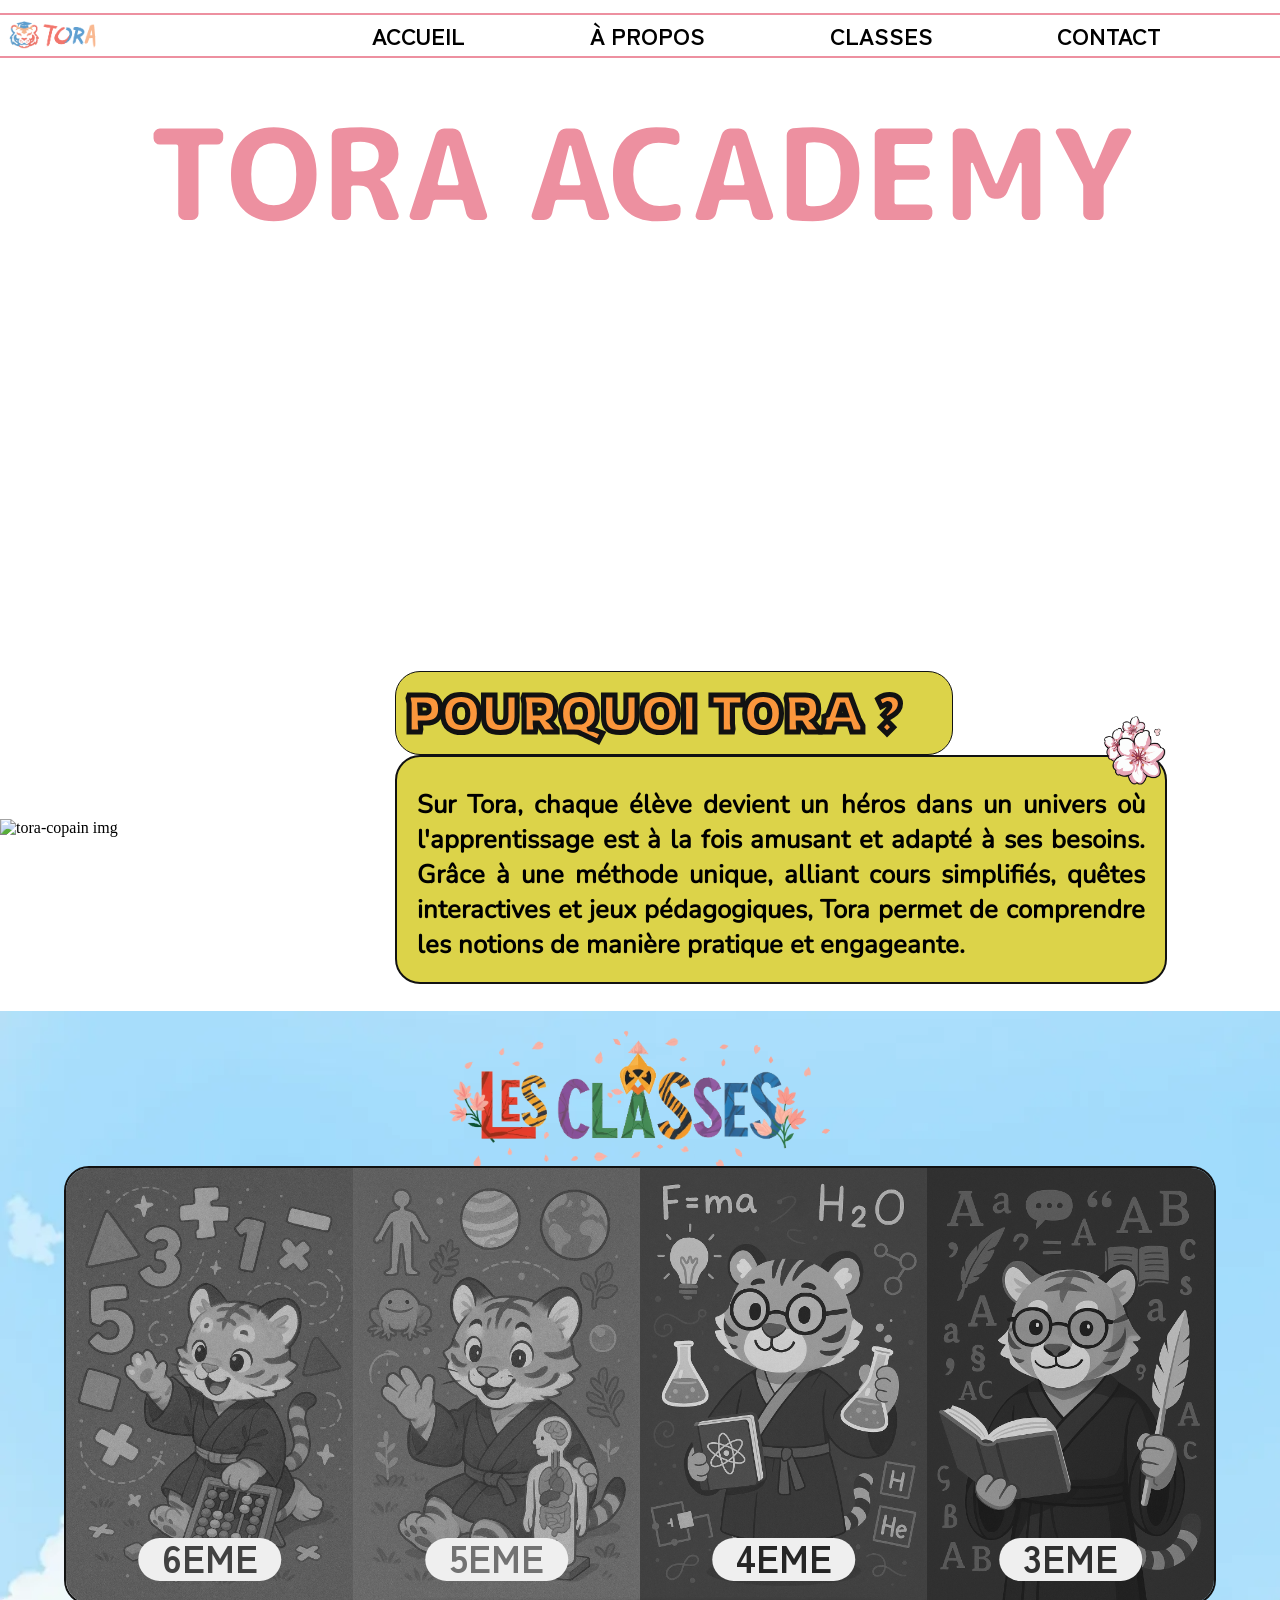
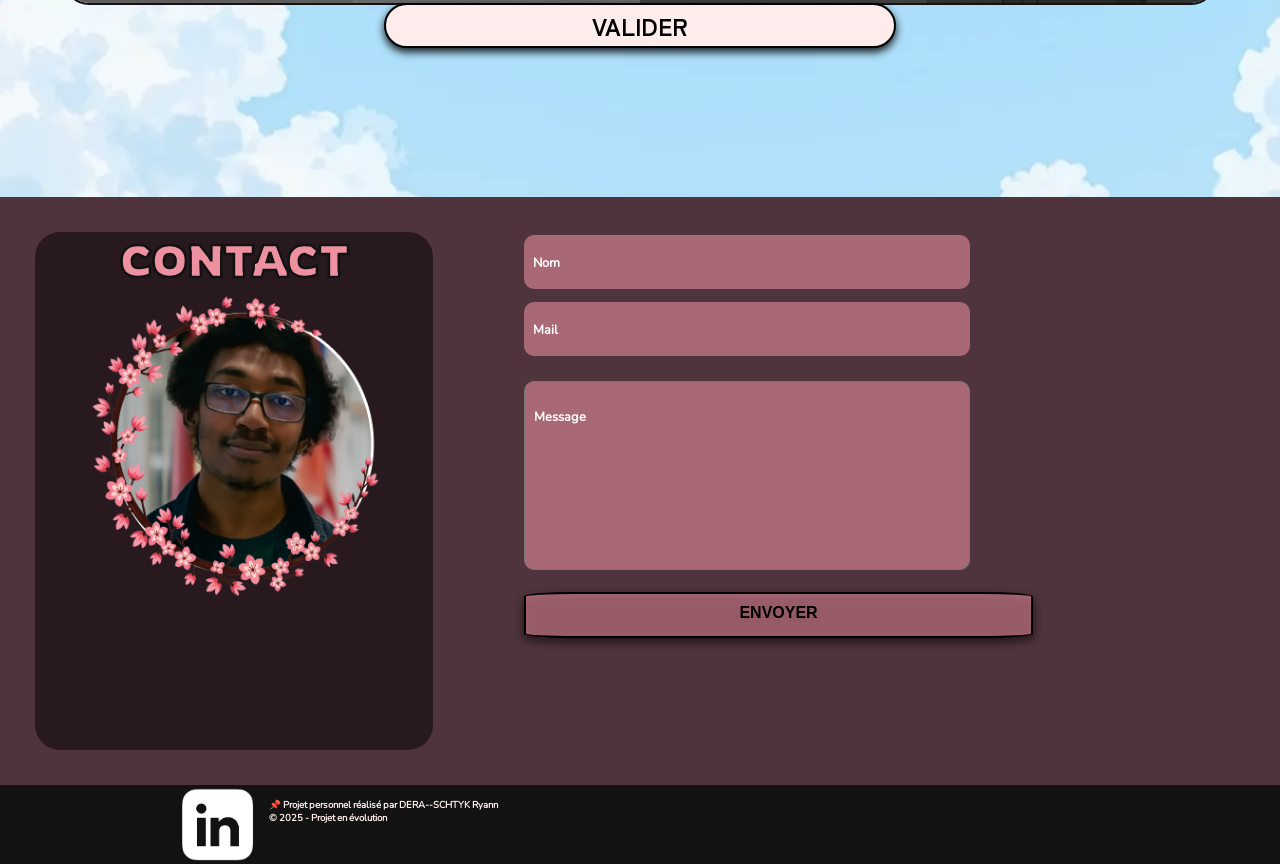
==== index.html @ cca90b84 "V1 de Tora Academy (été 2025)" ====
<!DOCTYPE html>
<html lang="en">
<head>
    <meta charset="UTF-8">
    <meta name="viewport" content="width=device-width, initial-scale=1.0">
    <link rel="icon" href="./assets/TORA.png">
    <link rel="stylesheet" href="style.css">
    <title>Tora Academy</title>
</head>
<body>

    <section id="Accueil">
        <video src="./assets/background-video.mp4" autoplay muted loop playsinline></video>
        <div id="tora-academy-container">
            <h1>TORA ACADEMY</h1>
        </div>
        <nav>
            <img src="./assets/LOGO-TORA.png" alt="TORA LOGO">
            <ul>
                <li><h2><a href="#Accueil">ACCUEIL</a></h2></li>
                <li><h2><a href="#a-propos">À PROPOS</a></h2></li>
                <li><h2><a href="#les-classes">CLASSES</a></h2></li>
                <li><h2><a href="#contact">CONTACT</a></h2></li>
            </ul>
        </nav>
        <div class="triangle-haut"></div> 
    </section>

    <section id="a-propos">
        <div class="a-propos-left">
            <img src="./assets/a propos.png" alt="tora-copain img">
        </div>
        <div class="a-propos-right">
            <h2>POURQUOI TORA ?</h2>
            <p>Sur Tora, chaque élève devient un héros dans un univers où l'apprentissage est à la fois amusant et adapté à ses besoins. 
            Grâce à une méthode unique, alliant cours simplifiés, quêtes interactives et jeux pédagogiques, Tora permet de comprendre 
            les notions de manière pratique et engageante.
            </p>
        </div>
    </section>

    <section id="les-classes">
        <div class="les-classes-container-haut">
            <img src="./assets/les classes F.png" alt="les-classes-logo">
        </div>
        <div class="les-classes-container-milieu">
            <div class="panel-des-classes">
                <div class="la-6-eme">
                    <img src="./assets/6eme maths.png" alt="6eme img">
                    <button>6EME</button>
                </div>
                <div class="la-5-eme">
                    <img src="./assets/5eme SVT.png" alt="5eme img">
                    <button>5EME</button>
                </div>
                <div class="la-4-eme">
                    <img src="./assets/4eme physique chimie.png" alt="4eme img">
                    <button>4EME</button>
                </div>
                <div class="la-3-eme">
                    <img src="./assets/3eme francais.png" alt="3eme img">
                    <button>3EME</button>
                </div>                
            </div>
        </div>
        <div class="les-classes-container-bas">
            <button id="valider-classe">VALIDER</button>
        </div>
    </section>

    <section id="contact">
        <div class="contact-left">
            <div class="ryann-encadre">
                <h2>CONTACT</h2>
                <img src="./assets/contact.png" alt="ryann-sakura img">
            </div>
        </div>
        <div class="contact-right">
            <form action="https://formspree.io/f/xnnzznjb" method="POST">
                <input type="text" name="nom" id="nom" placeholder="Nom" required>
                <input type="email" name="email" id="mail" placeholder="Mail" required>
                <textarea name="message" id="message" placeholder="Message" required></textarea>
                <button type="submit">ENVOYER</button>
            </form>
        </div>
    </section>

    <footer>
        <div class="footer-left">
            <a href="https://www.linkedin.com/in/ryann-dera-schtyk/">
                <img src="./assets/linkedin logo blanc.png" class="logo-linkedin" alt="linkedin logo">
            </a>
        </div>
        <div class="footer-right">
            <p>📌 Projet personnel réalisé par DERA--SCHTYK Ryann</p>
            <p>© 2025 - Projet en évolution</p>
        </div>
    </footer>

<script src="script.js"></script>
</body>
</html>
---- style.css ----
@font-face {
    font-family: 'Rowdies';
    src: url(./fonts/h2-Rowdies/Rowdies-Bold.ttf);
    font-weight: bold;
    font-style: normal;
}

@font-face {
    font-family: 'ZenKakuGothicAntique';
    src: url(./fonts/nav-ZenKakuGothicAntique/ZenKakuGothicAntique-Bold.ttf);
    font-weight: bold;
    font-style: normal;
}

@font-face {
    font-family: 'Nunito';
    src: url(./fonts/paragraph-Nunito/Nunito-Regular.ttf);
    font-weight: normal;
    font-style: normal;
}

@font-face {
    font-family: 'MPLUSRounded1c';
    src: url(./fonts/titre-MPLUSRounded1c/MPLUSRounded1c-ExtraBold.ttf);
    font-weight: 800;
    font-style: normal;
}

:root{
    --cream:#FCECEB;
    --sakura:#ED90A0;
    --sakura-transp:#ed90a091;
    --trunk:#4F333D;
    --sky:#258DC5;
    --grass:#DCD349;
    --red:#A6262B;
    --redtransp:#a6262ac5;
    --orange:#FB963C;
    --black:#121212;

    --green:#2F900B;
    --greentransp:#2e900b6d;
    --purple:#6802C2;
    --purpletransp:#6802c270;
    --blue:#1f2aa2;
    --bluetransp:#1922807a;
}

*{
    margin: 0;
    padding: 0;
    box-sizing: border-box;
}

a {
    text-decoration: none;   /* enlève le soulignement */
    color: inherit;          /* hérite de la couleur du parent (ex : le <h2>) */
}

body{
    /* parce qu'il y a un débordement à droite à cause de la vidéo je crois */
    overflow-x: hidden;
}

/* --------------------------------- SECTION ACCUEIL --------------------------------------*/

#Accueil{
    position: relative;
}

#Accueil video{
    width:100vw;
    height: auto;
    z-index:-1;
}

#Accueil #tora-academy-container{
    position: absolute;
    top: 12%;
    left: 50%;
    transform: translateX(-50%);
    width: 90vw; 
    text-align: center;
}

#Accueil h1{
    font-family: 'MPLUSRounded1c', Impact;
    color: var(--sakura);
    -webkit-text-stroke: white 5px;
    font-size: 10vw; /* pas en rem pour que ce soit responsive sinon ça déborde*/
    user-select: none;
}

nav{
    position:absolute;
    top:0;
    left:0;
    width: 100vw;
    height: 12vh;
    /* max-height: 15%; */
    display: flex;
    font-family: 'ZenKakuGothicAntique', Impact;
    background-color:rgba(255, 255, 255, 0.684);
    border: var(--sakura) solid 2px;
    margin-top: 1%;
    padding: 0.5%;
    justify-content: space-between;
    border-left:none;
    border-right:none;
}



nav img{
    width: auto;           
    height: 100%;  
    object-fit: contain;       
    /* border:#A6262B 2px solid; */
}

nav ul{
    list-style: none;
    display: flex;
    width:80%;
    justify-content: space-evenly;
    align-items:center;
    font-size: 1.2vw;
    user-select: none;
}

nav li {
    position: relative;
    cursor: pointer;
    z-index: 1;
    height: 100%; /* permet au ::before d'après de remplir la hauteur de la nav */
    display: flex;
    align-items: center;
    padding: 0 1vw; /* un peu d'espace à gauche/droite pour le ::before */
}

nav li::before {
    content: "";
    position: absolute;
    top: 0;
    bottom: 0;
    left: 0;
    right: 0;
    background-color: var(--sakura-transp);
    opacity: 0;
    z-index: -1; /* Pour ne pas qu'il "filtre" le texte aussi mais bien derrière */
    transition: opacity 0.2s ease;
    border-radius: 8px;
}

nav li:hover::before {
    opacity: 1;
}


/* --------------------------------- SECTION ACCUEIL FIN --------------------------------------*/

/* --------------------------------- SECTION A PROPOS --------------------------------------*/

.triangle-haut {
    position:absolute;
    background: rgb(255, 255, 255);
    clip-path: polygon(50% 0%, 0% 100%, 100% 100%);
    width: 14vw;
    /* height: 140px; */
    aspect-ratio: 5 / 3;
    left:50%;
    transform:translateX(-50%);
    bottom:0;
}

#a-propos{
    position:relative;
    background-color: white;
    min-height:10vh;
    display: flex;
    /* border:var(--grass) 10px solid */
}

#a-propos::before{
    content:"";
    background: var(--grass);
    position: absolute;
    width: 100%;
    height: 1.5%;
    left:50%;
    transform: translateX(-50%) scaleX(0);
    transform-origin: center;
}

#a-propos::after{
    content:"";
    background: var(--grass);
    position: absolute;
    width: 100%;
    height: 1.5%;
    left:50%;
    transform: translateX(-50%) scaleX(0);
    bottom:0%;
    transform-origin: center;
}


@keyframes lineanim {
  from {
    transform: translateX(-50%) scaleX(0);
  }
  to {
    transform: translateX(-50%) scaleX(1);
  }
}

#a-propos:hover::before {
  animation: lineanim 0.8s ease-out forwards;
}

#a-propos:hover::after {
  animation: lineanim 0.8s ease-out forwards;
}

.a-propos-left{
    width: 30%;
    height: auto;
    display: flex;
    align-items: center;
}

.a-propos-left img{
    width:100%;
    height:auto;
}

.a-propos-right{
    margin: 3vh;
    width: 70%;
    display: flex;
    flex-direction: column;
}

.a-propos-right h2{
    width: 65%;
    background-color: var(--grass);
    border-radius: 25px;
    padding: 9px;
    display: inline-block; /*Pour enlever le display block tout en acceptant padding margin contrairement à inline*/
    font-family: 'Rowdies', Impact;
    color: var(--orange);
    -webkit-text-stroke: var(--black) 0.4vw;
    font-size: 4vw;
    border:var(--black) 1px solid;
}

.a-propos-right p{
    background-color: var(--grass);
    border-radius: 25px;
    border:var(--black) 2px solid;
    font-family:'Nunito',Impact;
    font-weight: bold;
    padding:20px;
    padding-top: 30px;
    width: 90%;
    height: 100%;
    max-height:90%;
    font-size: 2vw;
    text-align:justify;
    position:relative;
    
}

.a-propos-right p::before{
    content:"";
    background-image:url(./assets/sakura.webp);
    background-size: contain;
    background-repeat: no-repeat;
    background-position: center;
    position:absolute;
    width: 10%;
    height:30%;
    /* top:15%;
    right:7%; */
    /* transform cheat code pour responsive mais il doit y avoir meilleure méthode que à la louche comme ça */
    /* transform:translate(-14%,-99%); */
    top:0;
    left:0;
    transform:translate(910%, -60%)

}

/* --------------------------------- SECTION A PROPOS FIN --------------------------------------*/

/* --------------------------------- SECTION LES CLASSES --------------------------------------*/

#les-classes{
    background:url(./assets/ciel.png);
    display: flex;
    flex-direction: column;
    padding-top:1%
}

.les-classes-container-haut{
    display: flex;
    align-items: center;
    justify-content: center;
}

.les-classes-container-haut img{
    width: 30%;
}

.panel-des-classes{
    border-radius: 25px;
    margin:-2% 5% 0 5%;
    height: 80%;
    display: flex;
    overflow:hidden;
    border:#121212 2px solid;
}



.panel-des-classes img{
    width: 100%;
    height: 100%;
}

.la-6-eme, .la-5-eme, .la-4-eme, .la-3-eme {
    position:relative;
    filter: grayscale(100%);
    cursor:pointer;
    transition: filter 0.3s ease;
}

.classe-selectionnee{
    filter: grayscale(0%);
    border: var(--sakura-transp) 2px solid;
}

.la-6-eme button, .la-5-eme button, .la-4-eme button, .la-3-eme button {
    position:absolute;
    transform: translateX(-50%);
    left:50%;
    bottom:5%;
    background:#FCECEB;
    border-radius:50px;
    font-size: 3vw;
    padding-bottom: 2%;
    width:50%;
    height:10%;
    border:none;
    font-family: 'ZenKakuGothicAntique', Impact;
    /* text-align: center; */
    display: flex;
    justify-content: center;
    align-items: center;
}

.la-6-eme button{
    color:var(--red)
}

.la-5-eme button{
    color:var(--green)
}

.la-4-eme button{
    color:var(--purple)
}

.la-3-eme button{
    color:var(--blue)
}

.les-classes-container-bas {
    height: 10vh;
    display:flex;
    justify-content: center;
    align-items: center;
    position: relative;
    margin-bottom:8%;
    /* border: #A6262B solid 2px; */
}

/* .les-classes-container-bas button {
    color: black;
    font-size:1.5rem;
    border:none;
    clip-path: polygon(0% 0%, 100% 0%, 70% 100%, 30% 100%);
    width: 25%;
    height: 30%;
    position:absolute;
    top:5%;
    filter: drop-shadow(10% 6% 10% rgba(0,0,0,0.3));

} */


.les-classes-container-bas button {
    /* le clip path empêchait le drop shadow et les bordures de s'afficher correctement */
    color: black;
    font-size: 4rem;
    border: black 2px solid;
    border-radius: 25px;
    width: 25%;
    height: 80%;
    position: absolute;
    top: -2%;
    background-color: var(--cream);
    font-family: 'ZenKakuGothicAntique', Impact;
    display: flex;
    justify-content: center;
    align-items: center;
    filter: drop-shadow(0px 4px 4px rgba(0, 0, 0, 0.9));
    transform: 0.2s ease;
    cursor:pointer;
}

.les-classes-container-bas button:hover {
    transform: scale(1.2);
}

/* --------------------------------- SECTION LES CLASSES FIN --------------------------------------*/

/* --------------------------------- SECTION CONTACT --------------------------------------*/

#contact{
    background-color: var(--trunk);
    min-height:100%;
    display: flex;
    justify-content: center;
}

.contact-left{
    /* correction du bouton envoyer qui débordait sur le footer grâce à Milo */
    width:45%;
}

.ryann-encadre{
    background-color: rgba(0, 0, 0, 0.511);
    border-radius:25px;
    display: flex;
    align-items: center;
    justify-content: center;
    flex-direction: column;
    margin:7%;
    padding-bottom:30%;
    width:80%;
}

.ryann-encadre h2{
    font-family: 'Rowdies', Impact;
    color: var(--sakura);
    -webkit-text-stroke: var(--black) 0.2vw;
    font-size: 3.5vw;
}

.ryann-encadre img{
    width: 75%;
}

.contact-right{
    width:70%;
    /* min-height:80vh; */
    display:flex;
    flex-direction:column;
    align-items:flex-start;
    padding:2%;
    font-size:2.5rem;
}

.contact-right input::placeholder,
.contact-right textarea::placeholder{
    color:white;
    padding-left:2%;
    font-family: 'Nunito', Impact;
    font-weight:bold;
    font-size:2.5rem;
}

.contact-right input{
    background-color:var(--sakura-transp);
    color:white;
    border-radius:10px;
    border:none;
    width: 70%;
    height: 20%;
    margin-top:2%;
    font-size:2.5rem;
}

.contact-right textarea{
    background-color:var(--sakura-transp);
    color:white;
    font-size:2.5rem;
    border-radius:10px;
    margin-top:4%;
    width: 70%;
    height: 70%;
    padding-top:4%;
    resize:none;
}

.contact-right button{
    background-color:var(--sakura-transp);
    margin-top:2%;
    border: black 2px solid;
    filter: drop-shadow(0px 4px 4px rgba(0, 0, 0, 0.9));
    padding:3% 2% 3.5% 2%;
    border-radius:10%;
    width: 20%;
    height: 10%;
    font-weight:bold;
    font-size: 2.5rem;
    display: flex;
    justify-content: center;
    align-items: center;
    cursor: pointer;
    transform: 0.2s ease;

}

.contact-right button:hover{
    transform:scale(1.2);
}

/* --------------------------------- FOOTER --------------------------------------*/

footer{
    background-color: var(--black);
    display: flex;
}

.footer-left{
    width:20%;
    display: flex;
    justify-content: center;
    align-items: center;
}

.footer-left img{
    width:30%
    
}

.footer-left a{
    width:100%;
    display: flex;
    justify-content: end;
}

.footer-right{
    width:70%;
    margin:1%
}

.footer-right p{
    font-family:'Nunito', Impact;
    font-weight: bold;
    font-size:1.5rem;
    color:var(--cream)
}

/* --------------------------------- FOOTER FIN --------------------------------------*/

/* --------------------------------- RESPONSIVE PAGE ACCUEIL --------------------------------------*/

@media screen and (max-width:1400px) {
    #Accueil h1{
    -webkit-text-stroke: white 2px;
    }

    nav{
        height: 3vh;
    }

    .les-classes-container-bas button {
        font-size:1.5rem;
        width:40%;
        height: 50%;
    }

     .contact-right input::placeholder,
     .contact-right textarea::placeholder{
        font-size:0.8rem;
    }

    .contact-right input{
        font-size: 1rem;
    }

    .contact-right textarea{
    font-size: 1rem;
    }

    .contact-right button{
        font-size:1rem;
        width:80%;
    }

    .footer-right p{
        font-size:0.6rem;
    }
}

@media screen and (min-width:900px) and (max-width:1400px) {

    nav{
        height: 5vh;
    }
}

/* --------------------------------- RESPONSIVE PAGE ACCUEIL FIN --------------------------------------*/

/* --------------------------------- CSS COMMUN AUX PAGES DES CLASSES --------------------------------------*/

.video-cours {
  margin: 2rem auto;
  padding: 1rem;
  width: 90%;
  max-width: 700px;
  background-color: var(--cream);
  border: 2px dashed var(--red);
  border-radius: 12px;
  font-family: 'Nunito', sans-serif;
  box-shadow: 2px 4px 10px rgba(0,0,0,0.1);
  transition: transform 0.3s ease;
}

.video-cours[open] {
  transform: rotate(-1.5deg);
}

.video-cours summary {
  cursor: pointer;
  font-weight: bold;
  font-size: 1.5rem;
  list-style: none;
  padding: 0.5rem;
  color: var(--red);
}

.video-cours summary::before {
  content: "▶ ";
}

.video-cours[open] summary::before {
  content: "▼ ";
}

.video-container{
  display: flex;
  justify-content: center;
  margin-top: 1rem;
}

.video-cours video {
  width: 100%;
  max-width: 640px;
  aspect-ratio: 16 / 9;
  border-radius: 10px;
  box-shadow: 0 0 10px rgba(0,0,0,0.2);
}

/* SI JAMAIS LES VIDEOS NE PASSENT PAS SUR GITHUB

.video-container iframe {
  width: 100%;
  max-width: 640px;
  aspect-ratio: 16 / 9;
  border-radius: 10px;
  box-shadow: 0 0 10px rgba(0,0,0,0.2);
} */

.zone-boutons{
    display: flex;
    align-items: center;
    justify-content: center;
    padding-top:5%;
}

.bouton-cours {
  font-family: 'ZenKakuGothicAntique', sans-serif;
  font-size: 2rem;
  padding: 1rem 2rem;
  margin: 1.5rem 1rem;
  border: none;
  border-radius: 20px 0 20px 0;
  background-color: white;
  color: var(--black);
  cursor: pointer;
  box-shadow: 2px 4px 10px rgba(0,0,0,0.2);
  transition: all 0.3s ease;
  position: relative;
  z-index: 1;
  overflow: hidden;
}

.bouton-cours::after {
  content: "";
  position: absolute;
  inset: 0;
  background-color: transparent;
  z-index: -1;
  transition: background-color 0.3s ease;
  border-radius: 20px 0 20px 0;
}

.bouton-accueil:hover::after {
  background-color: var(--sakura);
}

.nav-bar {
    font-family: 'ZenKakuGothicAntique', Impact;
    color: var(--black);
    background: linear-gradient(to right, white, rgb(196, 196, 196));
}

.nav-bar ul {
    display: flex;
    justify-content: space-around;
    align-items: center;
    user-select: none;
}

.nav-bar li {
    position: relative;
    cursor: pointer;
    z-index: 1;
    height: 100%;
    display: flex;
    align-items: center;
    padding: 0 1vw;
}

/* --------------------------------- CSS COMMUN AUX PAGES DES CLASSES FIN --------------------------------------*/


/* -------------------------------------- 6EME ------------------------------------------------------ */

/* .page-6eme{

nav{
    font-family: 'ZenKakuGothicAntique', Impact;
    background-color:rgba(255, 255, 255, 0.684);
}

ul{
    display: flex;
    justify-content: space-around;
    align-items: center;
    user-select: none;
}

li{
    list-style: none;
}

} ne fonctionne pas en CSS PUR essayer avec SASS un jour*/
 
.page-6eme{
    position:relative;
}

.page-6eme .nav-bar li:not(.non-surligne)::before {
    content: "";
    position: absolute;
    top: 0;
    bottom: 0;
    left: 0;
    right: 0;
    background-color: var(--redtransp);
    opacity: 0;
    transition: opacity 0.2s ease;
    border-radius: 8px;
    z-index: -1; /* Pour ne pas qu'il "filtre" le texte aussi mais bien derrière */
}

.page-6eme .nav-bar li:not(.non-surligne):hover::before {
    opacity: 1;
}

.page-6eme .fond-deco-haut{
    width: 100%;
    background:url(./assets/fond\ haut.png);
    background-position: 50% 40%; /* 50% horizontal, 40% vertical */
    min-height:30vh;
}

.page-6eme .encadre-6eme{
    position:absolute;
    background:var(--red);
    border-radius: 25px;
    height: 40vh;
    width:60%;
    top:10%;
    left:50%;
    transform:translateX(-50%);
    display:flex;
    align-items: center;
    padding:5%;
}

.page-6eme .encadre-6eme img{
    height: 60vh;
}

.page-6eme h1{
    color:white;
    filter: drop-shadow(4px 4px 10px rgba(0, 0, 0, 0.5));
    font-size:15rem;
    user-select: none;
}


.page-6eme .les-cours-6eme{
    background: linear-gradient(to right, white, rgb(196, 196, 196));
    min-height:150vh;
    padding-top: 40vh; /* Faut ajouter un peu d'espace à cause de l'entre deux */
}

.page-6eme .les-cours-6eme h2{
    color:var(--red);
    filter: drop-shadow(4px 4px 10px rgba(0, 0, 0, 0.5));
    font-size:5rem;
    margin:5%;
    user-select: none;
}

.page-6eme .bouton-qcm:hover::after {
  background-color: var(--red);
}

/* -------------------------------------- 6EME FIN ------------------------------------------------------ */

/* -------------------------------------- RESPONSIVE 6EME ------------------------------------------------------ */

@media screen and (max-width:1400px) {
    .page-6eme .encadre-6eme img{
        height:50vh;
        position:absolute;
        left:20%;
        z-index:-1;
        max-width: 100%;
        }

    .page-6eme h1{
        color:white;
        filter: drop-shadow(10px 10px 20px rgba(0, 0, 0, 0.5));
        -webkit-text-stroke: var(--black) 2px;
        font-size:5rem;
        user-select: none;
    }

    .page-6eme .les-cours-6eme h2{
    color:var(--red);
    filter: drop-shadow(4px 4px 10px rgba(0, 0, 0, 0.5));
    font-size:3rem;
    margin:5%;
    user-select: none;
    }

    .page-6eme .bouton-accueil{
        font-size:1rem;
    }

    .page-6eme .bouton-qcm{
        font-size: 1rem;
    }

}


/* -------------------------------------- RESPONSIVE 6EME FIN ------------------------------------------------------ */


/* -------------------------------------- 5EME ------------------------------------------------------ */
 
.page-5eme{
    position:relative;
}



.page-5eme .nav-bar li:not(.non-surligne)::before {
    content: "";
    position: absolute;
    top: 0;
    bottom: 0;
    left: 0;
    right: 0;
    background-color: var(--greentransp);
    opacity: 0;
    transition: opacity 0.2s ease;
    border-radius: 8px;
    z-index: -1; /* Pour ne pas qu'il "filtre" le texte aussi mais bien derrière */
}

.page-5eme .nav-bar li:not(.non-surligne):hover::before {
    opacity: 1;
}

.page-5eme .fond-deco-haut{
    width: 100%;
    background:url(./assets/fond\ haut.png);
    background-position: 50% 40%; /* 50% horizontal, 40% vertical */
    min-height:30vh;
}

.page-5eme .encadre-5eme{
    position:absolute;
    background:var(--green);
    border-radius: 25px;
    height: 40vh;
    width:60%;
    top:10%;
    left:50%;
    transform:translateX(-50%);
    display:flex;
    align-items: center;
    padding:5%;
}

.page-5eme .encadre-5eme img{
    height: 60vh;
    margin-left:30px;
    margin-bottom:30px;
}

.page-5eme h1{
    color:white;
    filter: drop-shadow(4px 4px 10px rgba(0, 0, 0, 0.5));
    font-size:15rem;
    user-select: none;
}


.page-5eme .les-cours-5eme{
    background: linear-gradient(to right, white, rgb(196, 196, 196));
    min-height:150vh;
    padding-top: 40vh; /* Faut ajouter un peu d'espace à cause de l'entre deux */
}

.page-5eme .les-cours-5eme h2{
    color:var(--green);
    filter: drop-shadow(4px 4px 10px rgba(0, 0, 0, 0.5));
    font-size:5rem;
    margin:5%;
    user-select: none;
}


.page-5eme .video-cours {
  border: 2px dashed var(--green);
}

.page-5eme .video-cours summary {
  color: var(--green);
}

.page-5eme .bouton-qcm:hover::after {
  background-color: var(--green);
}

/* -------------------------------------- 5EME FIN ------------------------------------------------------ */

/* -------------------------------------- RESPONSIVE 5EME ------------------------------------------------------ */

@media screen and (max-width:1400px) {
    .page-5eme .encadre-5eme img{
        height:50vh;
        position:absolute;
        left:20%;
        z-index:-1;
        max-width: 100%;
        }

    .page-5eme h1{
        color:white;
        filter: drop-shadow(10px 10px 20px rgba(0, 0, 0, 0.5));
        -webkit-text-stroke: var(--black) 2px;
        font-size:5rem;
        user-select: none;
    }

    .page-5eme .les-cours-5eme h2{
    color:var(--green);
    filter: drop-shadow(4px 4px 10px rgba(0, 0, 0, 0.5));
    font-size:3rem;
    margin:5%;
    user-select: none;
    }

    .page-5eme .bouton-accueil{
        font-size:1rem;
    }

    .page-5eme .bouton-qcm{
        font-size: 1rem;
    }

}


/* -------------------------------------- RESPONSIVE 5EME FIN ------------------------------------------------------ */

/* -------------------------------------- 4EME ------------------------------------------------------ */
 
.page-4eme{
    position:relative;
}



.page-4eme .nav-bar li:not(.non-surligne)::before {
    content: "";
    position: absolute;
    top: 0;
    bottom: 0;
    left: 0;
    right: 0;
    background-color: var(--purpletransp);
    opacity: 0;
    transition: opacity 0.2s ease;
    border-radius: 8px;
    z-index: -1; /* Pour ne pas qu'il "filtre" le texte aussi mais bien derrière */
}

.page-4eme .nav-bar li:not(.non-surligne):hover::before {
    opacity: 1;
}

.page-4eme .fond-deco-haut{
    width: 100%;
    background:url(./assets/fond\ haut.png);
    background-position: 50% 40%; /* 50% horizontal, 40% vertical */
    min-height:30vh;
}

.page-4eme .encadre-4eme{
    position:absolute;
    background:var(--purple);
    border-radius: 25px;
    height: 40vh;
    width:60%;
    top:10%;
    left:50%;
    transform:translateX(-50%);
    display:flex;
    align-items: center;
    padding:5%;
}

.page-4eme .encadre-4eme img{
    height: 60vh;
}

.page-4eme h1{
    color:white;
    filter: drop-shadow(4px 4px 10px rgba(0, 0, 0, 0.5));
    font-size:15rem;
    user-select: none;
}


.page-4eme .les-cours-4eme{
    background: linear-gradient(to right, white, rgb(196, 196, 196));
    min-height:150vh;
    padding-top: 40vh; /* Faut ajouter un peu d'espace à cause de l'entre deux */
}

.page-4eme .les-cours-4eme h2{
    color:var(--purple);
    filter: drop-shadow(4px 4px 10px rgba(0, 0, 0, 0.5));
    font-size:5rem;
    margin:5%;
    user-select: none;
}


.page-4eme .video-cours {
  border: 2px dashed var(--purple);
}

.page-4eme .video-cours summary {
  color: var(--purple);
}

.page-4eme .bouton-qcm:hover::after {
  background-color: var(--purple);
}

/* -------------------------------------- 4EME FIN ------------------------------------------------------ */

/* -------------------------------------- RESPONSIVE 4EME ------------------------------------------------------ */

@media screen and (max-width:1400px) {
    .page-4eme .encadre-4eme img{
        height:50vh;
        position:absolute;
        left:20%;
        z-index:-1;
        max-width: 100%;
        margin-left:30px;
        margin-bottom:120px;
        }

    .page-4eme h1{
        color:white;
        filter: drop-shadow(10px 10px 20px rgba(0, 0, 0, 0.5));
        -webkit-text-stroke: var(--black) 2px;
        font-size:5rem;
        user-select: none;
    }

    .page-4eme .les-cours-4eme h2{
    color:var(--purple);
    filter: drop-shadow(4px 4px 10px rgba(0, 0, 0, 0.5));
    font-size:3rem;
    margin:5%;
    user-select: none;
    }

    .page-4eme .bouton-accueil{
        font-size:1rem;
    }

    .page-4eme .bouton-qcm{
        font-size: 1rem;
    }

}


/* -------------------------------------- RESPONSIVE 4EME FIN ------------------------------------------------------ */

/* -------------------------------------- 3EME ------------------------------------------------------ */
 
.page-3eme{
    position:relative;
}



.page-3eme .nav-bar li:not(.non-surligne)::before {
    content: "";
    position: absolute;
    top: 0;
    bottom: 0;
    left: 0;
    right: 0;
    background-color: var(--bluetransp);
    opacity: 0;
    transition: opacity 0.2s ease;
    border-radius: 8px;
    z-index: -1; /* Pour ne pas qu'il "filtre" le texte aussi mais bien derrière */
}

.page-3eme .nav-bar li:not(.non-surligne):hover::before {
    opacity: 1;
}

.page-3eme .fond-deco-haut{
    width: 100%;
    background:url(./assets/fond\ haut.png);
    background-position: 50% 40%; /* 50% horizontal, 40% vertical */
    min-height:30vh;
}

.page-3eme .encadre-3eme{
    position:absolute;
    background:var(--blue);
    border-radius: 25px;
    height: 40vh;
    width:60%;
    top:10%;
    left:50%;
    transform:translateX(-50%);
    display:flex;
    align-items: center;
    padding:5%;
}

.page-3eme .encadre-3eme img{
    height: 60vh;
}

.page-3eme h1{
    color:white;
    filter: drop-shadow(4px 4px 10px rgba(0, 0, 0, 0.5));
    font-size:15rem;
    user-select: none;
}


.page-3eme .les-cours-3eme{
    background: linear-gradient(to right, white, rgb(196, 196, 196));
    min-height:150vh;
    padding-top: 40vh; /* Faut ajouter un peu d'espace à cause de l'entre deux */
}

.page-3eme .les-cours-3eme h2{
    color:var(--blue);
    filter: drop-shadow(4px 4px 10px rgba(0, 0, 0, 0.5));
    font-size:5rem;
    margin:5%;
    user-select: none;
}


.page-3eme .video-cours {
  border: 2px dashed var(--blue);
}

.page-3eme .video-cours summary {
  color: var(--blue);
}

.page-3eme .bouton-qcm:hover::after {
  background-color: var(--blue);
}

/* -------------------------------------- 3EME FIN ------------------------------------------------------ */

/* -------------------------------------- RESPONSIVE 3EME ------------------------------------------------------ */

@media screen and (max-width:1400px) {
    .page-3eme .encadre-3eme img{
        height:50vh;
        position:absolute;
        left:20%;
        z-index:-1;
        max-width: 100%;
        }

    .page-3eme h1{
        color:white;
        filter: drop-shadow(10px 10px 20px rgba(0, 0, 0, 0.5));
        -webkit-text-stroke: var(--black) 2px;
        font-size:5rem;
        user-select: none;
    }

    .page-3eme .les-cours-3eme h2{
    color:var(--blue);
    filter: drop-shadow(4px 4px 10px rgba(0, 0, 0, 0.5));
    font-size:3rem;
    margin:5%;
    user-select: none;
    }

    .page-3eme .bouton-accueil{
        font-size:1rem;
    }

    .page-3eme .bouton-qcm{
        font-size: 1rem;
    }

}


/* -------------------------------------- RESPONSIVE 3EME FIN ------------------------------------------------------ */


/* -------------------------------------- TOUS LES QCM ------------------------------------------------------ */

.app-qcm{
    background-color:white;
    width: 90%;
    max-width: 600px;
    margin:100px auto 0;
    border-radius:20px;
    padding:30px;
    font-family: 'Nunito', Impact;
}

.app-qcm h1{
    font-style: 25px;
    border-bottom:2px solid var(--black);
    padding-bottom:30px;
}

.qcm{
    padding: 20px 0;
}

.question{
    font-style: 18px;
}

.reponse{
    background-color:white;
    color:var(--black);
    font-weight: 500;
    width: 100%;
    border: 2px solid var(--black);
    padding:10px;
    margin:10px 0;
    text-align:left;
    border-radius: 10px;
    cursor:pointer;  
    transition: all 0.3s ease-in-out;

}

.reponse:hover{
    background-color: var(--black);
    color:white;
}

#bouton-suivant{
    color:white;
    font-weight: 500;
    font-size: 1.2rem;
    width: 230px;
    padding:10px;
    margin: 20px auto 0;
    border-radius: 4px;
    cursor:pointer;
    display:block; /* CENTRE AUTOMATIQUEMENT */
}

#boutons-fin{
    display:none;
    text-align:center;
    margin-top:30px;
}

/* -------------------------------------- TOUS LES QCM FIN------------------------------------------------------ */

/* -------------------------------------- QCM 6EME ------------------------------------------------------ */

.QCM6eme{
    background-color: var(--red);
}

.QCM6eme #bouton-suivant{
    background-color: var(--red);
}

.QCM6eme .app-qcm {
    position: relative; 
}
.QCM6eme .app-qcm::before {
    content: "";
    position: absolute;
    top: -10%;
    left: 105%;
    transform: translateX(-50%);
    height: 150px;
    width: 100%;
    background: url(./assets/icon-maths.png) no-repeat center/contain;
    z-index: 0;
}

@media screen and (max-width:1000px){
   .QCM6eme .app-qcm::before {
    content: "";
    position: absolute;
    top:95%;
    left: 50%;
    transform: translateX(-50%);
    height: 150px;
    width: 100%;
    background: url(./assets/icon-maths.png) no-repeat center/contain;
    z-index: 0;
    } 
}

/* -------------------------------------- QCM 5EME ------------------------------------------------------ */

.QCM5eme{
    background-color: var(--green);
}

.QCM5eme #bouton-suivant{
    background-color: var(--green);
}

.QCM5eme .app-qcm {
    position: relative; 
}
.QCM5eme .app-qcm::before {
    content: "";
    position: absolute;
    top: -10%;
    left: 105%;
    transform: translateX(-50%);
    height: 150px;
    width: 100%;
    background: url(./assets/icon-svt.png) no-repeat center/contain;
    z-index: 0;
}

@media screen and (max-width:1000px){
   .QCM5eme .app-qcm::before {
    content: "";
    position: absolute;
    top:95%;
    left: 50%;
    transform: translateX(-50%);
    height: 150px;
    width: 100%;
    background: url(./assets/icon-svt.png) no-repeat center/contain;
    z-index: 0;
    } 
}

/* -------------------------------------- QCM 4EME ------------------------------------------------------ */

.QCM4eme{
    background-color: var(--purple);
}

.QCM4eme #bouton-suivant{
    background-color: var(--purple);
}

.QCM4eme .app-qcm {
    position: relative; 
}
.QCM4eme .app-qcm::before {
    content: "";
    position: absolute;
    top: -10%;
    left: 105%;
    transform: translateX(-50%);
    height: 150px;
    width: 100%;
    background: url(./assets/icon-physique.png) no-repeat center/contain;
    z-index: 0;
}

@media screen and (max-width:1000px){
   .QCM4eme .app-qcm::before {
    content: "";
    position: absolute;
    top:95%;
    left: 50%;
    transform: translateX(-50%);
    height: 150px;
    width: 100%;
    background: url(./assets/icon-physique.png) no-repeat center/contain;
    z-index: 0;
    } 
}

/* -------------------------------------- QCM 3EME ------------------------------------------------------ */

.QCM3eme{
    background-color: var(--blue);
}

.QCM3eme #bouton-suivant{
    background-color: var(--blue);
}

.QCM3eme .app-qcm {
    position: relative; 
}
.QCM3eme .app-qcm::before {
    content: "";
    position: absolute;
    top: -10%;
    left: 105%;
    transform: translateX(-50%);
    height: 150px;
    width: 100%;
    background: url(./assets/icon-fr.png) no-repeat center/contain;
    z-index: 0;
}

@media screen and (max-width:1000px){
   .QCM3eme .app-qcm::before {
    content: "";
    position: absolute;
    top:95%;
    left: 50%;
    transform: translateX(-50%);
    height: 150px;
    width: 100%;
    background: url(./assets/icon-fr.png) no-repeat center/contain;
    z-index: 0;
    } 
}
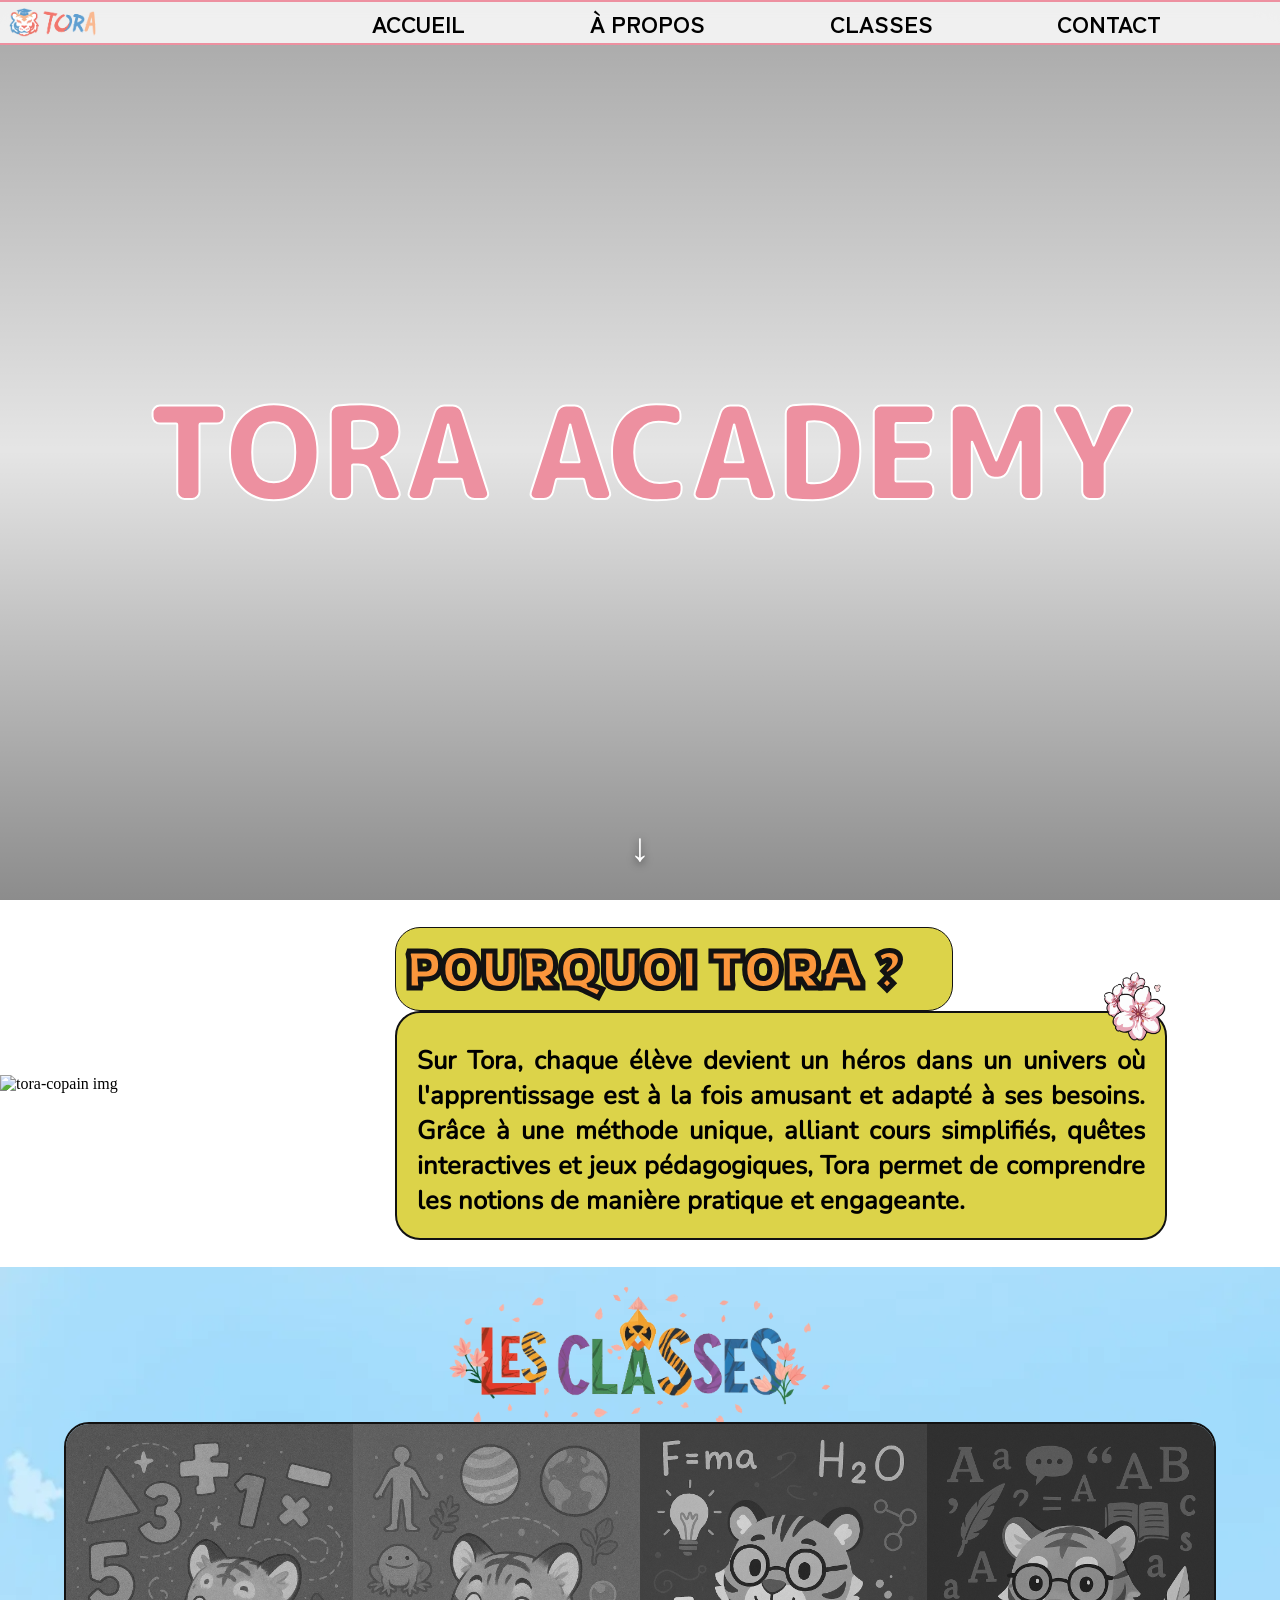
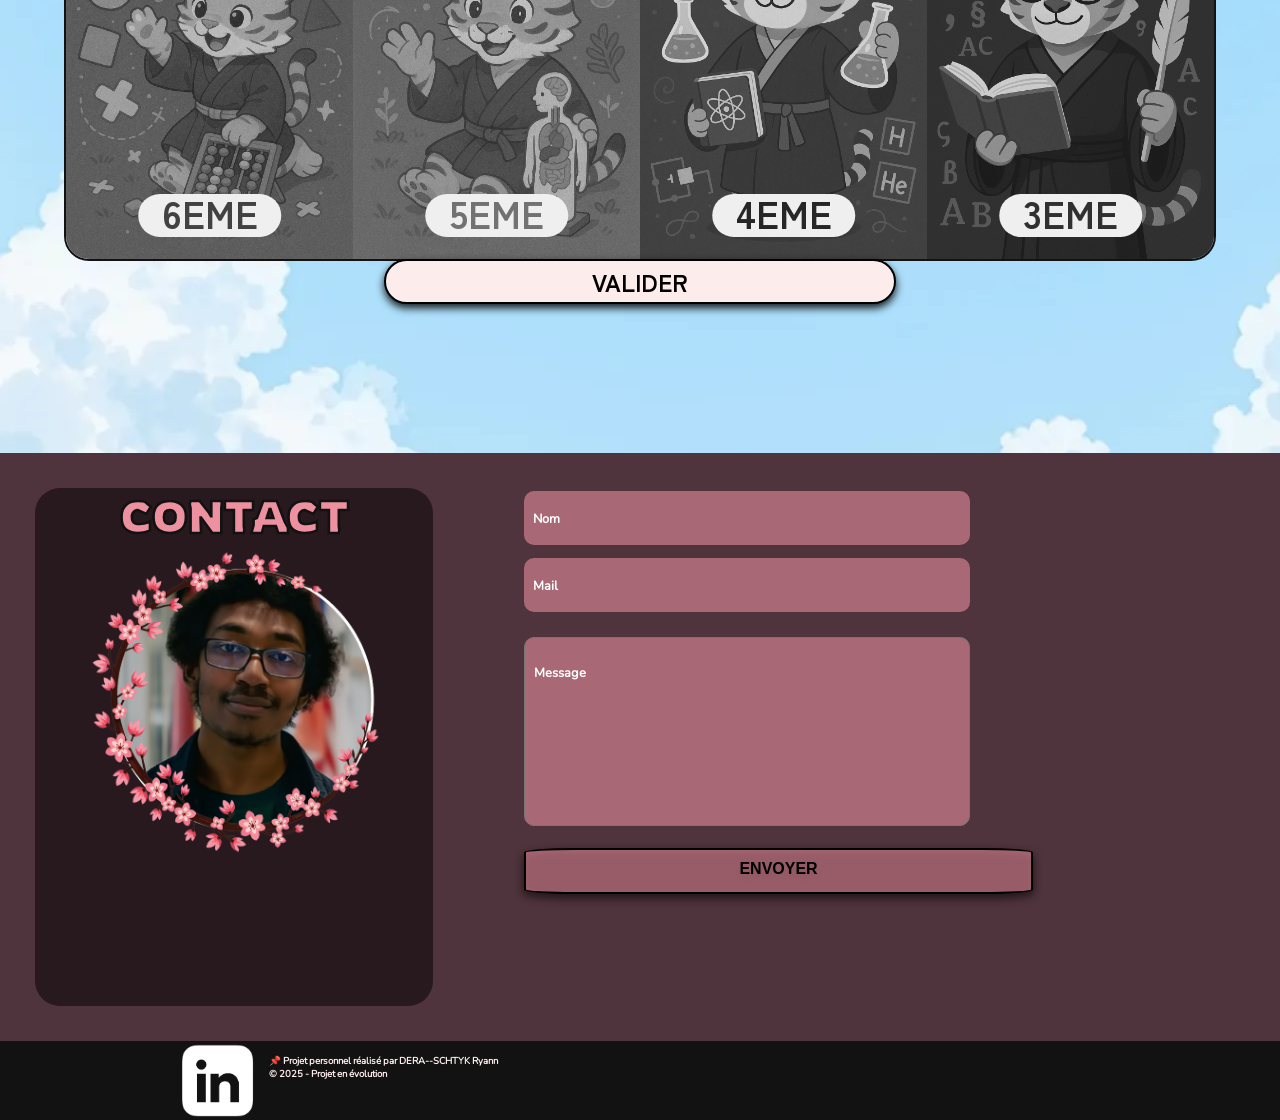
==== commit 253538f7: "fix(style): hero 100vh + nav fixe glassmorphism + lazy loading + fix transitions" ====
--- a/index.html
+++ b/index.html
@@ -10,7 +10,8 @@
 <body>
 
     <section id="Accueil">
-        <video src="./assets/background-video.mp4" autoplay muted loop playsinline></video>
+        <video src="./assets/background-video.mp4" autoplay muted loop playsinline preload="none"></video>
+        <div class="hero-overlay"></div>
         <div id="tora-academy-container">
             <h1>TORA ACADEMY</h1>
         </div>
@@ -23,12 +24,13 @@
                 <li><h2><a href="#contact">CONTACT</a></h2></li>
             </ul>
         </nav>
-        <div class="triangle-haut"></div> 
+        <div class="scroll-indicator" onclick="document.getElementById('a-propos').scrollIntoView({behavior:'smooth'})">↓</div>
+        <div class="triangle-haut"></div>
     </section>
 
     <section id="a-propos">
         <div class="a-propos-left">
-            <img src="./assets/a propos.png" alt="tora-copain img">
+            <img src="./assets/a propos.png" alt="tora-copain img" loading="lazy">
         </div>
         <div class="a-propos-right">
             <h2>POURQUOI TORA ?</h2>
@@ -41,24 +43,24 @@
 
     <section id="les-classes">
         <div class="les-classes-container-haut">
-            <img src="./assets/les classes F.png" alt="les-classes-logo">
+            <img src="./assets/les classes F.png" alt="les-classes-logo" loading="lazy">
         </div>
         <div class="les-classes-container-milieu">
             <div class="panel-des-classes">
                 <div class="la-6-eme">
-                    <img src="./assets/6eme maths.png" alt="6eme img">
+                    <img src="./assets/6eme maths.png" alt="6eme img" loading="lazy">
                     <button>6EME</button>
                 </div>
                 <div class="la-5-eme">
-                    <img src="./assets/5eme SVT.png" alt="5eme img">
+                    <img src="./assets/5eme SVT.png" alt="5eme img" loading="lazy">
                     <button>5EME</button>
                 </div>
                 <div class="la-4-eme">
-                    <img src="./assets/4eme physique chimie.png" alt="4eme img">
+                    <img src="./assets/4eme physique chimie.png" alt="4eme img" loading="lazy">
                     <button>4EME</button>
                 </div>
                 <div class="la-3-eme">
-                    <img src="./assets/3eme francais.png" alt="3eme img">
+                    <img src="./assets/3eme francais.png" alt="3eme img" loading="lazy">
                     <button>3EME</button>
                 </div>                
             </div>
@@ -72,7 +74,7 @@
         <div class="contact-left">
             <div class="ryann-encadre">
                 <h2>CONTACT</h2>
-                <img src="./assets/contact.png" alt="ryann-sakura img">
+                <img src="./assets/contact.png" alt="ryann-sakura img" loading="lazy">
             </div>
         </div>
         <div class="contact-right">
--- a/style.css
+++ b/style.css
@@ -3,6 +3,7 @@
     src: url(./fonts/h2-Rowdies/Rowdies-Bold.ttf);
     font-weight: bold;
     font-style: normal;
+    font-display: swap;
 }
 
 @font-face {
@@ -10,6 +11,7 @@
     src: url(./fonts/nav-ZenKakuGothicAntique/ZenKakuGothicAntique-Bold.ttf);
     font-weight: bold;
     font-style: normal;
+    font-display: swap;
 }
 
 @font-face {
@@ -17,6 +19,7 @@
     src: url(./fonts/paragraph-Nunito/Nunito-Regular.ttf);
     font-weight: normal;
     font-style: normal;
+    font-display: swap;
 }
 
 @font-face {
@@ -24,6 +27,11 @@
     src: url(./fonts/titre-MPLUSRounded1c/MPLUSRounded1c-ExtraBold.ttf);
     font-weight: 800;
     font-style: normal;
+    font-display: swap;
+}
+
+html {
+    scroll-behavior: smooth;
 }
 
 :root{
@@ -66,21 +74,38 @@
 
 #Accueil{
     position: relative;
+    height: 100vh;
+    overflow: hidden;
 }
 
 #Accueil video{
-    width:100vw;
-    height: auto;
-    z-index:-1;
+    position: absolute;
+    top: 0;
+    left: 0;
+    width: 100%;
+    height: 100%;
+    object-fit: cover;
+    z-index: 0;
+}
+
+.hero-overlay {
+    position: absolute;
+    inset: 0;
+    background: linear-gradient(to bottom,
+        rgba(0,0,0,0.35) 0%,
+        rgba(0,0,0,0.1) 50%,
+        rgba(0,0,0,0.45) 100%);
+    z-index: 1;
 }
 
 #Accueil #tora-academy-container{
     position: absolute;
-    top: 12%;
+    top: 50%;
     left: 50%;
-    transform: translateX(-50%);
-    width: 90vw; 
+    transform: translate(-50%, -50%);
+    width: 90vw;
     text-align: center;
+    z-index: 2;
 }
 
 #Accueil h1{
@@ -92,21 +117,23 @@
 }
 
 nav{
-    position:absolute;
-    top:0;
-    left:0;
+    position: fixed;
+    top: 0;
+    left: 0;
     width: 100vw;
     height: 12vh;
     /* max-height: 15%; */
     display: flex;
     font-family: 'ZenKakuGothicAntique', Impact;
-    background-color:rgba(255, 255, 255, 0.684);
+    background-color: rgba(255, 255, 255, 0.82);
+    backdrop-filter: blur(10px);
+    -webkit-backdrop-filter: blur(10px);
     border: var(--sakura) solid 2px;
-    margin-top: 1%;
     padding: 0.5%;
     justify-content: space-between;
-    border-left:none;
-    border-right:none;
+    border-left: none;
+    border-right: none;
+    z-index: 100;
 }
 
 
@@ -156,6 +183,26 @@
     opacity: 1;
 }
 
+
+.scroll-indicator {
+    position: absolute;
+    bottom: 2rem;
+    left: 50%;
+    transform: translateX(-50%);
+    z-index: 2;
+    animation: bounce 2s ease-in-out infinite;
+    cursor: pointer;
+    font-size: 2.5rem;
+    color: white;
+    text-shadow: 0 2px 8px rgba(0,0,0,0.6);
+    user-select: none;
+    line-height: 1;
+}
+
+@keyframes bounce {
+    0%, 100% { transform: translateX(-50%) translateY(0); }
+    50%       { transform: translateX(-50%) translateY(-12px); }
+}
 
 /* --------------------------------- SECTION ACCUEIL FIN --------------------------------------*/
 
@@ -414,7 +461,7 @@
     justify-content: center;
     align-items: center;
     filter: drop-shadow(0px 4px 4px rgba(0, 0, 0, 0.9));
-    transform: 0.2s ease;
+    transition: transform 0.2s ease;
     cursor:pointer;
 }
 
@@ -518,8 +565,7 @@
     justify-content: center;
     align-items: center;
     cursor: pointer;
-    transform: 0.2s ease;
-
+    transition: transform 0.2s ease;
 }
 
 .contact-right button:hover{
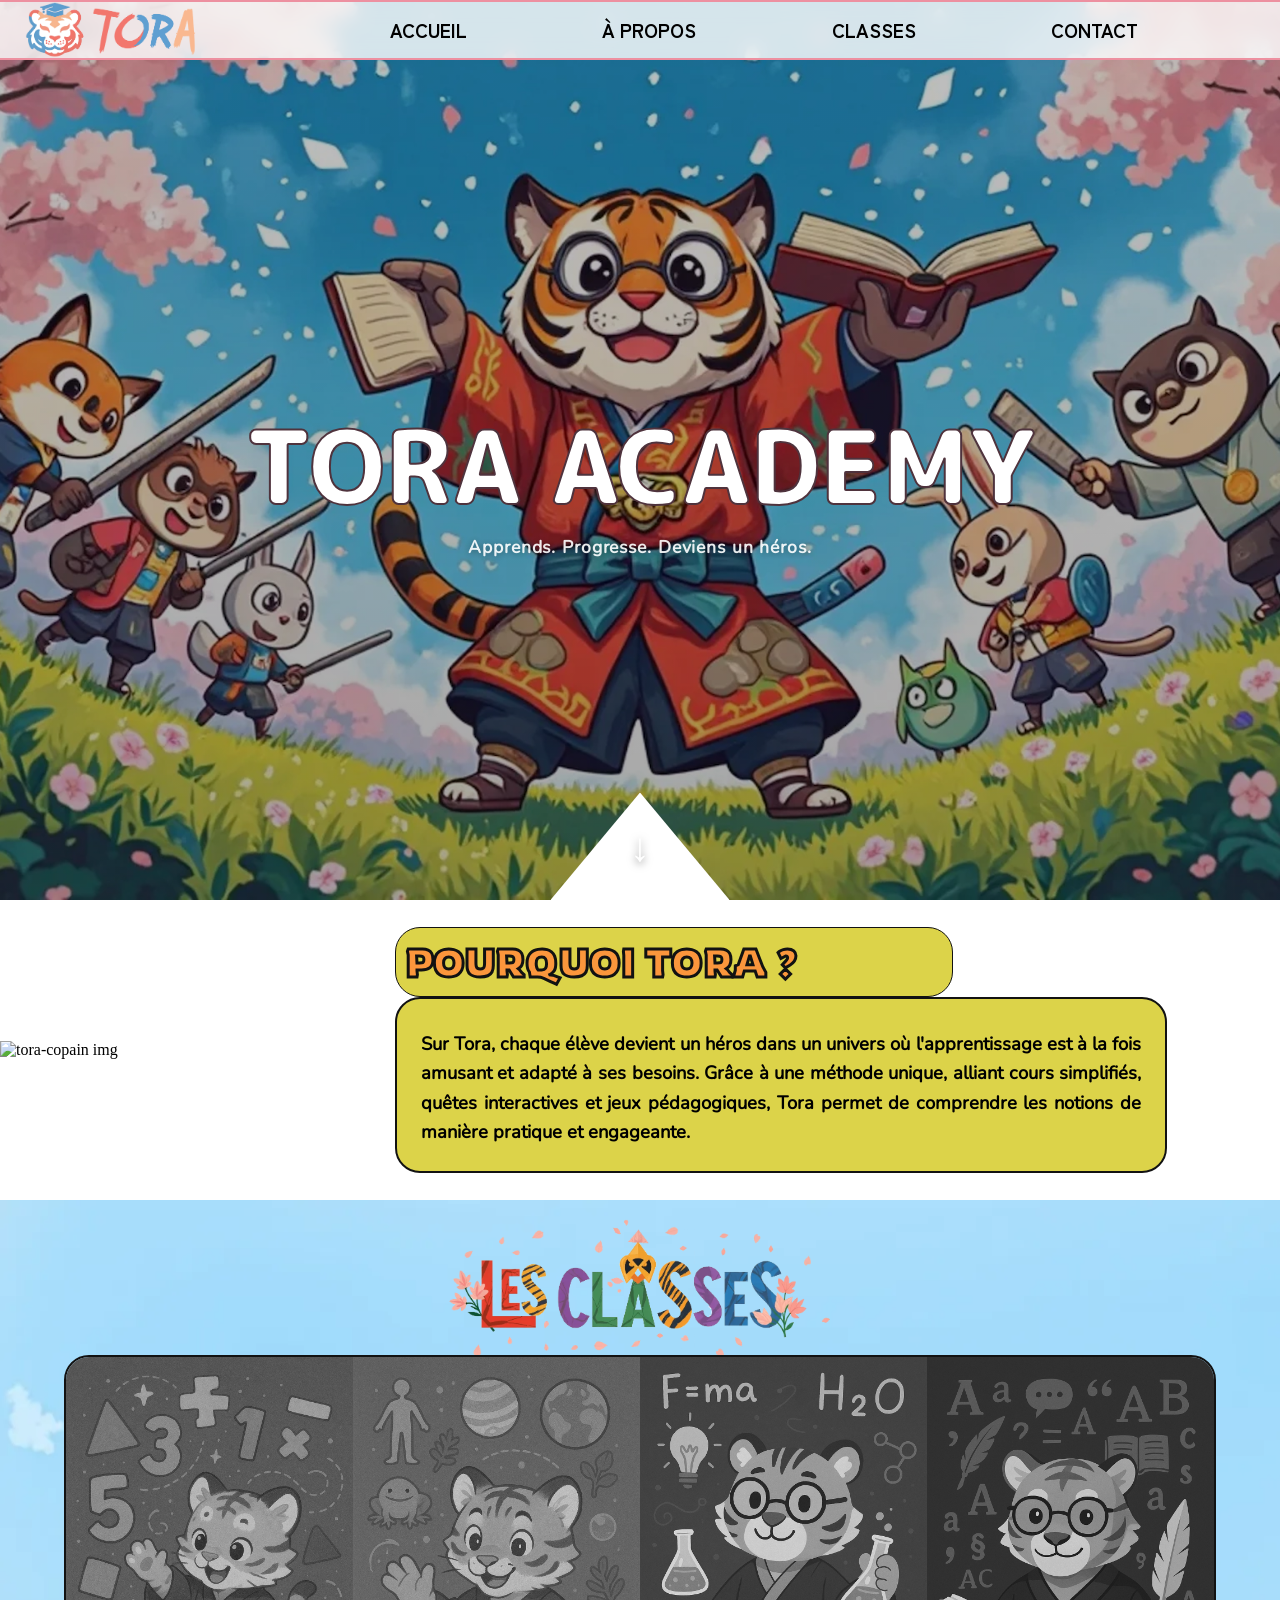
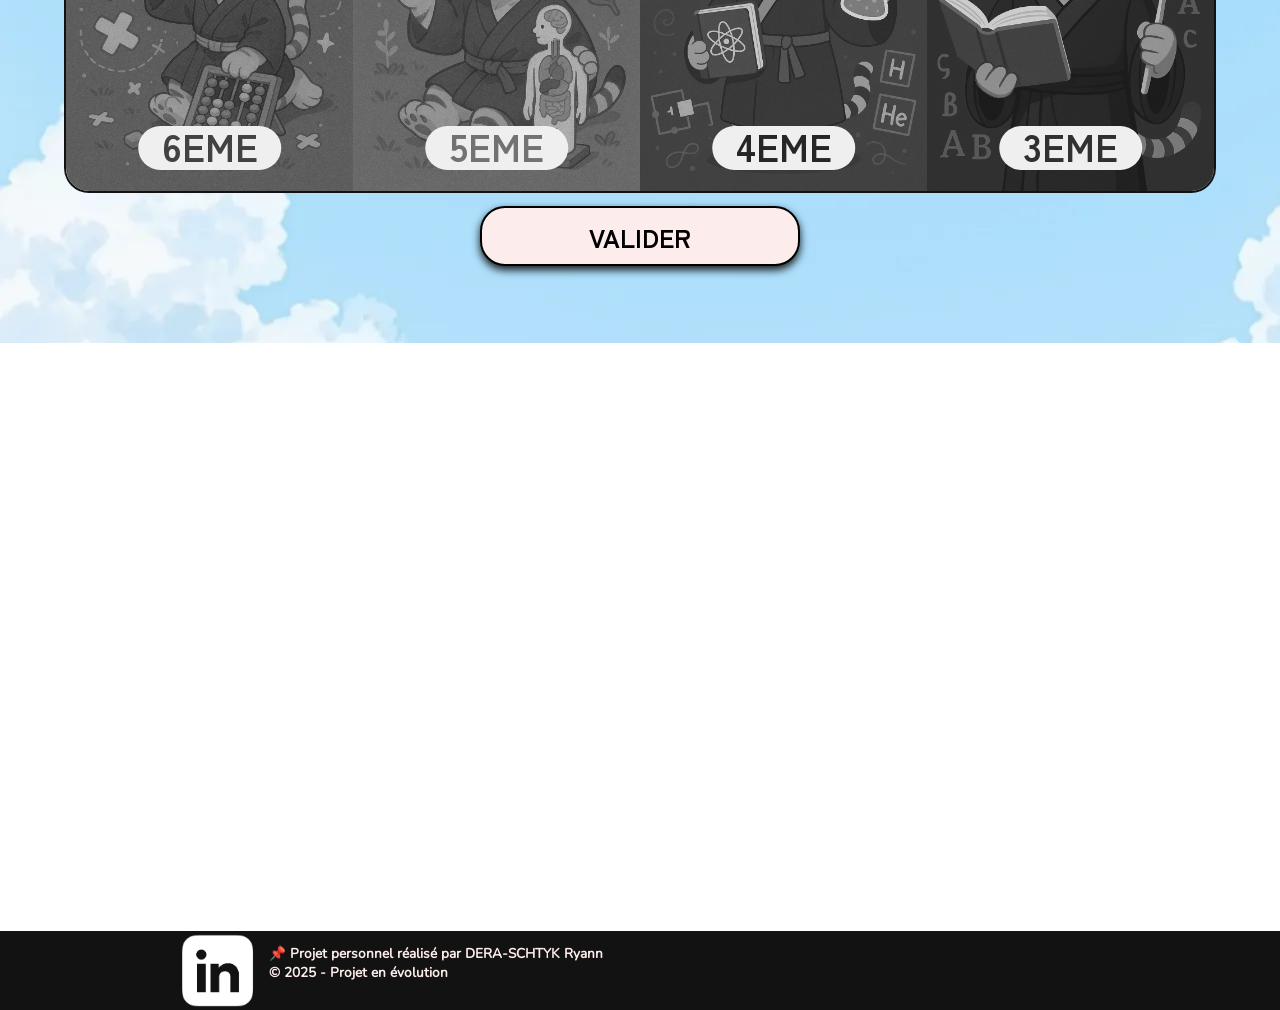
==== commit c87cfbec: "feat: burger menu, full responsive layout, sticky footer fix, CSS refactor" ====
--- a/index.html
+++ b/index.html
@@ -1,104 +1,158 @@
-<!DOCTYPE html>
-<html lang="en">
-<head>
-    <meta charset="UTF-8">
-    <meta name="viewport" content="width=device-width, initial-scale=1.0">
-    <link rel="icon" href="./assets/TORA.png">
-    <link rel="stylesheet" href="style.css">
+<!doctype html>
+<html lang="fr">
+  <head>
+    <meta charset="UTF-8" />
+    <meta name="viewport" content="width=device-width, initial-scale=1.0" />
+    <link rel="icon" href="./assets/TORA.png" />
+    <link rel="stylesheet" href="style.css" />
     <title>Tora Academy</title>
-</head>
-<body>
-
+  </head>
+  <body>
     <section id="Accueil">
-        <video src="./assets/background-video.mp4" autoplay muted loop playsinline preload="none"></video>
-        <div class="hero-overlay"></div>
-        <div id="tora-academy-container">
-            <h1>TORA ACADEMY</h1>
-        </div>
-        <nav>
-            <img src="./assets/LOGO-TORA.png" alt="TORA LOGO">
-            <ul>
-                <li><h2><a href="#Accueil">ACCUEIL</a></h2></li>
-                <li><h2><a href="#a-propos">À PROPOS</a></h2></li>
-                <li><h2><a href="#les-classes">CLASSES</a></h2></li>
-                <li><h2><a href="#contact">CONTACT</a></h2></li>
-            </ul>
-        </nav>
-        <div class="scroll-indicator" onclick="document.getElementById('a-propos').scrollIntoView({behavior:'smooth'})">↓</div>
-        <div class="triangle-haut"></div>
+      <div id="tora-academy-container">
+        <h1>TORA ACADEMY</h1>
+        <p class="hero-subtitle">Apprends. Progresse. Deviens un héros.</p>
+      </div>
+      <nav>
+        <img src="./assets/LOGO-TORA.png" alt="TORA LOGO" />
+        <ul>
+          <li>
+            <h2><a href="#Accueil">ACCUEIL</a></h2>
+          </li>
+          <li>
+            <h2><a href="#a-propos">À PROPOS</a></h2>
+          </li>
+          <li>
+            <h2><a href="#les-classes">CLASSES</a></h2>
+          </li>
+          <li>
+            <h2><a href="#contact">CONTACT</a></h2>
+          </li>
+        </ul>
+        <button class="burger" id="burger-btn" aria-label="Menu">
+          <span></span>
+          <span></span>
+          <span></span>
+        </button>
+      </nav>
+      <div
+        class="scroll-indicator"
+        onclick="
+          document
+            .getElementById('a-propos')
+            .scrollIntoView({ behavior: 'smooth' })
+        "
+      >
+        ↓
+      </div>
+      <div class="triangle-haut"></div>
     </section>
 
-    <section id="a-propos">
-        <div class="a-propos-left">
-            <img src="./assets/a propos.png" alt="tora-copain img" loading="lazy">
-        </div>
-        <div class="a-propos-right">
-            <h2>POURQUOI TORA ?</h2>
-            <p>Sur Tora, chaque élève devient un héros dans un univers où l'apprentissage est à la fois amusant et adapté à ses besoins. 
-            Grâce à une méthode unique, alliant cours simplifiés, quêtes interactives et jeux pédagogiques, Tora permet de comprendre 
-            les notions de manière pratique et engageante.
-            </p>
-        </div>
+    <section id="a-propos" class="reveal">
+      <div class="a-propos-left">
+        <img src="./assets/a propos.png" alt="tora-copain img" loading="lazy" />
+      </div>
+      <div class="a-propos-right">
+        <h2>POURQUOI TORA ?</h2>
+        <p>
+          Sur Tora, chaque élève devient un héros dans un univers où
+          l'apprentissage est à la fois amusant et adapté à ses besoins. Grâce à
+          une méthode unique, alliant cours simplifiés, quêtes interactives et
+          jeux pédagogiques, Tora permet de comprendre les notions de manière
+          pratique et engageante.
+        </p>
+      </div>
     </section>
 
-    <section id="les-classes">
-        <div class="les-classes-container-haut">
-            <img src="./assets/les classes F.png" alt="les-classes-logo" loading="lazy">
+    <section id="les-classes" class="reveal">
+      <div class="les-classes-container-haut">
+        <img
+          src="./assets/les classes F.png"
+          alt="les-classes-logo"
+          loading="lazy"
+        />
+      </div>
+      <div class="les-classes-container-milieu">
+        <div class="panel-des-classes">
+          <div class="la-6-eme">
+            <img src="./assets/6eme maths.png" alt="6eme img" loading="lazy" />
+            <button>6EME</button>
+          </div>
+          <div class="la-5-eme">
+            <img src="./assets/5eme SVT.png" alt="5eme img" loading="lazy" />
+            <button>5EME</button>
+          </div>
+          <div class="la-4-eme">
+            <img
+              src="./assets/4eme physique chimie.png"
+              alt="4eme img"
+              loading="lazy"
+            />
+            <button>4EME</button>
+          </div>
+          <div class="la-3-eme">
+            <img
+              src="./assets/3eme francais.png"
+              alt="3eme img"
+              loading="lazy"
+            />
+            <button>3EME</button>
+          </div>
         </div>
-        <div class="les-classes-container-milieu">
-            <div class="panel-des-classes">
-                <div class="la-6-eme">
-                    <img src="./assets/6eme maths.png" alt="6eme img" loading="lazy">
-                    <button>6EME</button>
-                </div>
-                <div class="la-5-eme">
-                    <img src="./assets/5eme SVT.png" alt="5eme img" loading="lazy">
-                    <button>5EME</button>
-                </div>
-                <div class="la-4-eme">
-                    <img src="./assets/4eme physique chimie.png" alt="4eme img" loading="lazy">
-                    <button>4EME</button>
-                </div>
-                <div class="la-3-eme">
-                    <img src="./assets/3eme francais.png" alt="3eme img" loading="lazy">
-                    <button>3EME</button>
-                </div>                
-            </div>
-        </div>
-        <div class="les-classes-container-bas">
-            <button id="valider-classe">VALIDER</button>
-        </div>
+      </div>
+      <div class="les-classes-container-bas">
+        <button id="valider-classe">VALIDER</button>
+      </div>
     </section>
 
-    <section id="contact">
-        <div class="contact-left">
-            <div class="ryann-encadre">
-                <h2>CONTACT</h2>
-                <img src="./assets/contact.png" alt="ryann-sakura img" loading="lazy">
-            </div>
+    <section id="contact" class="reveal">
+      <div class="contact-left">
+        <div class="ryann-encadre">
+          <h2>CONTACT</h2>
+          <img
+            src="./assets/contact.png"
+            alt="ryann-sakura img"
+            loading="lazy"
+          />
         </div>
-        <div class="contact-right">
-            <form action="https://formspree.io/f/xnnzznjb" method="POST">
-                <input type="text" name="nom" id="nom" placeholder="Nom" required>
-                <input type="email" name="email" id="mail" placeholder="Mail" required>
-                <textarea name="message" id="message" placeholder="Message" required></textarea>
-                <button type="submit">ENVOYER</button>
-            </form>
-        </div>
+      </div>
+      <div class="contact-right">
+        <form action="https://formspree.io/f/xnnzznjb" method="POST">
+          <input type="text" name="nom" id="nom" placeholder="Nom" required />
+          <input
+            type="email"
+            name="email"
+            id="mail"
+            placeholder="Mail"
+            required
+          />
+          <textarea
+            name="message"
+            id="message"
+            placeholder="Message"
+            required
+          ></textarea>
+          <button type="submit">ENVOYER</button>
+        </form>
+      </div>
     </section>
 
     <footer>
-        <div class="footer-left">
-            <a href="https://www.linkedin.com/in/ryann-dera-schtyk/">
-                <img src="./assets/linkedin logo blanc.png" class="logo-linkedin" alt="linkedin logo">
-            </a>
-        </div>
-        <div class="footer-right">
-            <p>📌 Projet personnel réalisé par DERA--SCHTYK Ryann</p>
-            <p>© 2025 - Projet en évolution</p>
-        </div>
+      <div class="footer-left">
+        <a href="https://www.linkedin.com/in/ryann-dera-schtyk/" target="_blank" rel="noopener noreferrer">
+          <img
+            src="./assets/linkedin logo blanc.png"
+            class="logo-linkedin"
+            alt="linkedin logo"
+          />
+        </a>
+      </div>
+      <div class="footer-right">
+        <p>📌 Projet personnel réalisé par DERA-SCHTYK Ryann</p>
+        <p>© 2025 - Projet en évolution</p>
+      </div>
     </footer>
 
-<script src="script.js"></script>
-</body>
-</html>+    <script src="script.js"></script>
+  </body>
+</html>
--- a/style.css
+++ b/style.css
@@ -1,256 +1,317 @@
 @font-face {
-    font-family: 'Rowdies';
-    src: url(./fonts/h2-Rowdies/Rowdies-Bold.ttf);
-    font-weight: bold;
-    font-style: normal;
-    font-display: swap;
+  font-family: "Rowdies";
+  src: url(./fonts/h2-Rowdies/Rowdies-Bold.ttf);
+  font-weight: bold;
+  font-style: normal;
+  font-display: swap;
 }
 
 @font-face {
-    font-family: 'ZenKakuGothicAntique';
-    src: url(./fonts/nav-ZenKakuGothicAntique/ZenKakuGothicAntique-Bold.ttf);
-    font-weight: bold;
-    font-style: normal;
-    font-display: swap;
+  font-family: "ZenKakuGothicAntique";
+  src: url(./fonts/nav-ZenKakuGothicAntique/ZenKakuGothicAntique-Bold.ttf);
+  font-weight: bold;
+  font-style: normal;
+  font-display: swap;
 }
 
 @font-face {
-    font-family: 'Nunito';
-    src: url(./fonts/paragraph-Nunito/Nunito-Regular.ttf);
-    font-weight: normal;
-    font-style: normal;
-    font-display: swap;
+  font-family: "Nunito";
+  src: url(./fonts/paragraph-Nunito/Nunito-Regular.ttf);
+  font-weight: normal;
+  font-style: normal;
+  font-display: swap;
 }
 
 @font-face {
-    font-family: 'MPLUSRounded1c';
-    src: url(./fonts/titre-MPLUSRounded1c/MPLUSRounded1c-ExtraBold.ttf);
-    font-weight: 800;
-    font-style: normal;
-    font-display: swap;
+  font-family: "MPLUSRounded1c";
+  src: url(./fonts/titre-MPLUSRounded1c/MPLUSRounded1c-ExtraBold.ttf);
+  font-weight: 800;
+  font-style: normal;
+  font-display: swap;
 }
 
 html {
-    scroll-behavior: smooth;
-}
-
-:root{
-    --cream:#FCECEB;
-    --sakura:#ED90A0;
-    --sakura-transp:#ed90a091;
-    --trunk:#4F333D;
-    --sky:#258DC5;
-    --grass:#DCD349;
-    --red:#A6262B;
-    --redtransp:#a6262ac5;
-    --orange:#FB963C;
-    --black:#121212;
-
-    --green:#2F900B;
-    --greentransp:#2e900b6d;
-    --purple:#6802C2;
-    --purpletransp:#6802c270;
-    --blue:#1f2aa2;
-    --bluetransp:#1922807a;
-}
-
-*{
-    margin: 0;
-    padding: 0;
-    box-sizing: border-box;
+  scroll-behavior: smooth;
+  overflow-x: clip;
+}
+
+body {
+  overflow: hidden;
+}
+
+:root {
+  --cream: #fceceb;
+  --sakura: #ed90a0;
+  --sakura-transp: #ed90a091;
+  --trunk: #4f333d;
+  --sky: #258dc5;
+  --grass: #dcd349;
+  --red: #a6262b;
+  --redtransp: #a6262ac5;
+  --orange: #fb963c;
+  --black: #121212;
+
+  --green: #2f900b;
+  --greentransp: #2e900b6d;
+  --purple: #6802c2;
+  --purpletransp: #6802c270;
+  --blue: #1f2aa2;
+  --bluetransp: #1922807a;
+}
+
+* {
+  margin: 0;
+  padding: 0;
+  box-sizing: border-box;
 }
 
 a {
-    text-decoration: none;   /* enlève le soulignement */
-    color: inherit;          /* hérite de la couleur du parent (ex : le <h2>) */
-}
-
-body{
-    /* parce qu'il y a un débordement à droite à cause de la vidéo je crois */
-    overflow-x: hidden;
-}
-
-/* --------------------------------- SECTION ACCUEIL --------------------------------------*/
-
-#Accueil{
-    position: relative;
-    height: 100vh;
-    overflow: hidden;
-}
-
-#Accueil video{
-    position: absolute;
-    top: 0;
-    left: 0;
-    width: 100%;
-    height: 100%;
-    object-fit: cover;
-    z-index: 0;
-}
-
-.hero-overlay {
-    position: absolute;
-    inset: 0;
-    background: linear-gradient(to bottom,
-        rgba(0,0,0,0.35) 0%,
-        rgba(0,0,0,0.1) 50%,
-        rgba(0,0,0,0.45) 100%);
-    z-index: 1;
-}
-
-#Accueil #tora-academy-container{
-    position: absolute;
-    top: 50%;
-    left: 50%;
-    transform: translate(-50%, -50%);
-    width: 90vw;
-    text-align: center;
-    z-index: 2;
-}
-
-#Accueil h1{
-    font-family: 'MPLUSRounded1c', Impact;
-    color: var(--sakura);
-    -webkit-text-stroke: white 5px;
-    font-size: 10vw; /* pas en rem pour que ce soit responsive sinon ça déborde*/
-    user-select: none;
-}
-
-nav{
-    position: fixed;
-    top: 0;
-    left: 0;
-    width: 100vw;
-    height: 12vh;
-    /* max-height: 15%; */
-    display: flex;
-    font-family: 'ZenKakuGothicAntique', Impact;
-    background-color: rgba(255, 255, 255, 0.82);
-    backdrop-filter: blur(10px);
-    -webkit-backdrop-filter: blur(10px);
-    border: var(--sakura) solid 2px;
-    padding: 0.5%;
-    justify-content: space-between;
-    border-left: none;
-    border-right: none;
-    z-index: 100;
-}
-
-
-
-nav img{
-    width: auto;           
-    height: 100%;  
-    object-fit: contain;       
-    /* border:#A6262B 2px solid; */
-}
-
-nav ul{
-    list-style: none;
-    display: flex;
-    width:80%;
-    justify-content: space-evenly;
-    align-items:center;
-    font-size: 1.2vw;
-    user-select: none;
+  text-decoration: none;
+  color: inherit;
+}
+
+/* Décale les ancres sous la nav fixe sans ajouter d'espace scrollable hors-page */
+#a-propos,
+#les-classes,
+#contact {
+  scroll-margin-top: 70px;
+}
+
+/* ===== SECTION ACCUEIL ===== */
+
+#Accueil {
+  position: relative;
+  height: 100vh;
+  overflow: hidden;
+  display: flex;
+  align-items: center;
+  justify-content: center;
+  background:
+    linear-gradient(rgba(0, 0, 0, 0.25), rgba(0, 0, 0, 0.35)),
+    url(./assets/fond_banner.webp);
+  background-size: cover;
+  background-position: center;
+}
+
+#Accueil #tora-academy-container {
+  position: absolute;
+  top: calc(50% + 35px);
+  left: 50%;
+  transform: translate(-50%, -50%);
+  width: 90vw;
+  text-align: center;
+  z-index: 2;
+}
+
+#Accueil h1 {
+  font-family: "MPLUSRounded1c", Impact;
+  color: white;
+  -webkit-text-stroke: var(--trunk) 4px;
+  font-size: clamp(2.5rem, 8vw, 7rem);
+  user-select: none;
+  line-height: 1.1;
+}
+
+.hero-subtitle {
+  font-family: "Nunito", sans-serif;
+  font-size: clamp(0.85rem, 1.5vw, 1.1rem);
+  color: white;
+  margin-top: 0.8rem;
+  font-weight: bold;
+  letter-spacing: 0.05em;
+  opacity: 0.9;
+  user-select: none;
+  text-shadow: 0 1px 6px rgba(0, 0, 0, 0.4);
+}
+
+nav {
+  position: fixed;
+  top: 0;
+  left: 0;
+  width: 100vw;
+  height: 70px;
+  display: flex;
+  font-family: "ZenKakuGothicAntique", Impact;
+  background-color: rgba(255, 255, 255, 0.82);
+  backdrop-filter: blur(10px);
+  -webkit-backdrop-filter: blur(10px);
+  border: var(--sakura) solid 2px;
+  padding: 0 1.5%;
+  justify-content: space-between;
+  align-items: center;
+  border-left: none;
+  border-right: none;
+  z-index: 100;
+}
+
+nav img {
+  width: auto;
+  height: 100%;
+  object-fit: contain;
+}
+
+nav ul {
+  list-style: none;
+  display: flex;
+  width: 80%;
+  justify-content: space-evenly;
+  align-items: center;
+  align-self: stretch;
+  font-size: clamp(0.65rem, 1vw, 0.9rem);
+  user-select: none;
 }
 
 nav li {
-    position: relative;
-    cursor: pointer;
-    z-index: 1;
-    height: 100%; /* permet au ::before d'après de remplir la hauteur de la nav */
-    display: flex;
-    align-items: center;
-    padding: 0 1vw; /* un peu d'espace à gauche/droite pour le ::before */
+  position: relative;
+  cursor: pointer;
+  z-index: 1;
+  height: 100%;
+  display: flex;
+  align-items: center;
+  padding: 0 1vw;
 }
 
 nav li::before {
-    content: "";
-    position: absolute;
-    top: 0;
-    bottom: 0;
-    left: 0;
-    right: 0;
-    background-color: var(--sakura-transp);
-    opacity: 0;
-    z-index: -1; /* Pour ne pas qu'il "filtre" le texte aussi mais bien derrière */
-    transition: opacity 0.2s ease;
-    border-radius: 8px;
+  content: "";
+  position: absolute;
+  top: 0;
+  bottom: 0;
+  left: 0;
+  right: 0;
+  background-color: var(--sakura-transp);
+  opacity: 0;
+  z-index: -1;
+  transition: opacity 0.2s ease;
+  border-radius: 8px;
 }
 
 nav li:hover::before {
-    opacity: 1;
-}
-
+  opacity: 1;
+}
+
+/* Burger (caché sur desktop) */
+.burger {
+  display: none;
+  flex-direction: column;
+  justify-content: center;
+  align-items: center;
+  gap: 5px;
+  width: 38px;
+  height: 38px;
+  background: none;
+  border: 2px solid var(--trunk);
+  border-radius: 8px;
+  cursor: pointer;
+  padding: 6px;
+  flex-shrink: 0;
+  z-index: 101;
+}
+
+.burger span {
+  display: block;
+  width: 20px;
+  height: 2px;
+  background-color: var(--trunk);
+  border-radius: 2px;
+  transition:
+    transform 0.3s ease,
+    opacity 0.3s ease;
+  transform-origin: center;
+}
+
+.burger.open span:nth-child(1) {
+  transform: translateY(7px) rotate(45deg);
+}
+.burger.open span:nth-child(2) {
+  opacity: 0;
+  transform: scaleX(0);
+}
+.burger.open span:nth-child(3) {
+  transform: translateY(-7px) rotate(-45deg);
+}
 
 .scroll-indicator {
-    position: absolute;
-    bottom: 2rem;
-    left: 50%;
-    transform: translateX(-50%);
-    z-index: 2;
-    animation: bounce 2s ease-in-out infinite;
-    cursor: pointer;
-    font-size: 2.5rem;
-    color: white;
-    text-shadow: 0 2px 8px rgba(0,0,0,0.6);
-    user-select: none;
-    line-height: 1;
+  position: absolute;
+  bottom: 2rem;
+  left: 50%;
+  transform: translateX(-50%);
+  z-index: 2;
+  animation: bounce 2s ease-in-out infinite;
+  cursor: pointer;
+  font-size: 2.5rem;
+  color: white;
+  text-shadow: 0 2px 8px rgba(0, 0, 0, 0.5);
+  user-select: none;
+  line-height: 1;
 }
 
 @keyframes bounce {
-    0%, 100% { transform: translateX(-50%) translateY(0); }
-    50%       { transform: translateX(-50%) translateY(-12px); }
-}
-
-/* --------------------------------- SECTION ACCUEIL FIN --------------------------------------*/
-
-/* --------------------------------- SECTION A PROPOS --------------------------------------*/
+  0%,
+  100% {
+    transform: translateX(-50%) translateY(0);
+  }
+  50% {
+    transform: translateX(-50%) translateY(-12px);
+  }
+}
+
+/* ===== SCROLL REVEAL ===== */
+
+.reveal {
+  opacity: 0;
+  transform: translateY(40px);
+  transition:
+    opacity 0.7s ease,
+    transform 0.7s ease;
+}
+
+.reveal.visible {
+  opacity: 1;
+  transform: translateY(0);
+}
+
+/* ===== SECTION À PROPOS ===== */
 
 .triangle-haut {
-    position:absolute;
-    background: rgb(255, 255, 255);
-    clip-path: polygon(50% 0%, 0% 100%, 100% 100%);
-    width: 14vw;
-    /* height: 140px; */
-    aspect-ratio: 5 / 3;
-    left:50%;
-    transform:translateX(-50%);
-    bottom:0;
-}
-
-#a-propos{
-    position:relative;
-    background-color: white;
-    min-height:10vh;
-    display: flex;
-    /* border:var(--grass) 10px solid */
-}
-
-#a-propos::before{
-    content:"";
-    background: var(--grass);
-    position: absolute;
-    width: 100%;
-    height: 1.5%;
-    left:50%;
-    transform: translateX(-50%) scaleX(0);
-    transform-origin: center;
-}
-
-#a-propos::after{
-    content:"";
-    background: var(--grass);
-    position: absolute;
-    width: 100%;
-    height: 1.5%;
-    left:50%;
-    transform: translateX(-50%) scaleX(0);
-    bottom:0%;
-    transform-origin: center;
-}
-
+  position: absolute;
+  background: rgb(255, 255, 255);
+  clip-path: polygon(50% 0%, 0% 100%, 100% 100%);
+  width: 14vw;
+  aspect-ratio: 5 / 3;
+  left: 50%;
+  transform: translateX(-50%);
+  bottom: 0;
+}
+
+#a-propos {
+  position: relative;
+  background-color: white;
+  min-height: 10vh;
+  display: flex;
+}
+
+#a-propos::before {
+  content: "";
+  background: var(--grass);
+  position: absolute;
+  width: 100%;
+  height: 1.5%;
+  left: 50%;
+  transform: translateX(-50%) scaleX(0);
+  transform-origin: center;
+}
+
+#a-propos::after {
+  content: "";
+  background: var(--grass);
+  position: absolute;
+  width: 100%;
+  height: 1.5%;
+  left: 50%;
+  transform: translateX(-50%) scaleX(0);
+  bottom: 0%;
+  transform-origin: center;
+}
 
 @keyframes lineanim {
   from {
@@ -269,398 +330,617 @@
   animation: lineanim 0.8s ease-out forwards;
 }
 
-.a-propos-left{
-    width: 30%;
+.a-propos-left {
+  width: 30%;
+  height: auto;
+  display: flex;
+  align-items: center;
+}
+
+.a-propos-left img {
+  width: 100%;
+  height: auto;
+}
+
+.a-propos-right {
+  margin: 3vh;
+  width: 70%;
+  display: flex;
+  flex-direction: column;
+}
+
+.a-propos-right h2 {
+  width: 65%;
+  background-color: var(--grass);
+  border-radius: 25px;
+  padding: 9px;
+  display: inline-block;
+  font-family: "Rowdies", Impact;
+  color: var(--orange);
+  -webkit-text-stroke: var(--black) clamp(1px, 0.3vw, 3px);
+  font-size: clamp(1.5rem, 3.5vw, 2.5rem);
+  border: var(--black) 1px solid;
+}
+
+.a-propos-right p {
+  background-color: var(--grass);
+  border-radius: 25px;
+  border: var(--black) 2px solid;
+  font-family: "Nunito", Impact;
+  font-weight: bold;
+  padding: clamp(14px, 2vw, 24px);
+  padding-top: clamp(18px, 2.5vw, 30px);
+  width: 90%;
+  height: 100%;
+  max-height: 90%;
+  font-size: clamp(0.85rem, 1.6vw, 1.15rem);
+  text-align: justify;
+  line-height: 1.6;
+}
+
+/* ===== SECTION LES CLASSES ===== */
+
+#les-classes {
+  background: url(./assets/ciel.png);
+  display: flex;
+  flex-direction: column;
+  padding-top: 1%;
+}
+
+.les-classes-container-haut {
+  display: flex;
+  align-items: center;
+  justify-content: center;
+}
+
+.les-classes-container-haut img {
+  width: 30%;
+}
+
+.panel-des-classes {
+  border-radius: 25px;
+  margin: -2% 5% 0 5%;
+  height: 80%;
+  display: flex;
+  overflow: hidden;
+  border: #121212 2px solid;
+}
+
+.panel-des-classes img {
+  width: 100%;
+  height: 100%;
+}
+
+.la-6-eme,
+.la-5-eme,
+.la-4-eme,
+.la-3-eme {
+  position: relative;
+  filter: grayscale(100%);
+  cursor: pointer;
+  transition:
+    filter 0.3s ease,
+    transform 0.25s ease;
+}
+
+.la-6-eme:hover,
+.la-5-eme:hover,
+.la-4-eme:hover,
+.la-3-eme:hover {
+  transform: translateY(-5px);
+}
+
+.classe-selectionnee {
+  filter: grayscale(0%);
+  border: var(--sakura-transp) 2px solid;
+}
+
+.la-6-eme button,
+.la-5-eme button,
+.la-4-eme button,
+.la-3-eme button {
+  position: absolute;
+  transform: translateX(-50%);
+  left: 50%;
+  bottom: 5%;
+  background: #fceceb;
+  border-radius: 50px;
+  font-size: 3vw;
+  padding-bottom: 2%;
+  width: 50%;
+  height: 10%;
+  border: none;
+  font-family: "ZenKakuGothicAntique", Impact;
+  display: flex;
+  justify-content: center;
+  align-items: center;
+}
+
+.la-6-eme button { color: var(--red); }
+.la-5-eme button { color: var(--green); }
+.la-4-eme button { color: var(--purple); }
+.la-3-eme button { color: var(--blue); }
+
+.les-classes-container-bas {
+  height: 10vh;
+  display: flex;
+  justify-content: center;
+  align-items: center;
+  position: relative;
+  margin-bottom: 8%;
+}
+
+.les-classes-container-bas button {
+  color: black;
+  font-size: 4rem;
+  border: black 2px solid;
+  border-radius: 25px;
+  width: 25%;
+  height: 80%;
+  position: absolute;
+  top: -2%;
+  background-color: var(--cream);
+  font-family: "ZenKakuGothicAntique", Impact;
+  display: flex;
+  justify-content: center;
+  align-items: center;
+  filter: drop-shadow(0px 4px 4px rgba(0, 0, 0, 0.9));
+  transition: transform 0.2s ease;
+  cursor: pointer;
+}
+
+.les-classes-container-bas button:hover {
+  transform: scale(1.2);
+}
+
+/* ===== SECTION CONTACT ===== */
+
+#contact {
+  background-color: var(--trunk);
+  min-height: 100%;
+  display: flex;
+  justify-content: center;
+}
+
+.contact-left {
+  width: 45%;
+}
+
+.ryann-encadre {
+  background-color: rgba(0, 0, 0, 0.511);
+  border-radius: 25px;
+  display: flex;
+  align-items: center;
+  justify-content: center;
+  flex-direction: column;
+  margin: 7%;
+  padding-bottom: 30%;
+  width: 80%;
+}
+
+.ryann-encadre h2 {
+  font-family: "Rowdies", Impact;
+  color: var(--sakura);
+  -webkit-text-stroke: var(--black) 0.2vw;
+  font-size: 3.5vw;
+}
+
+.ryann-encadre img {
+  width: 75%;
+  filter: sepia(80%) hue-rotate(285deg) saturate(220%) brightness(0.9);
+}
+
+.contact-right {
+  width: 70%;
+  display: flex;
+  flex-direction: column;
+  align-items: flex-start;
+  padding: 2%;
+  font-size: 2.5rem;
+}
+
+.contact-right input::placeholder,
+.contact-right textarea::placeholder {
+  color: white;
+  padding-left: 2%;
+  font-family: "Nunito", Impact;
+  font-weight: bold;
+  font-size: 2.5rem;
+}
+
+.contact-right input {
+  background-color: var(--sakura-transp);
+  color: white;
+  border-radius: 10px;
+  border: 1px solid rgba(255, 255, 255, 0.2);
+  width: 70%;
+  height: 20%;
+  margin-top: 2%;
+  font-size: 2.5rem;
+  padding-left: 14px;
+  font-family: "Nunito", sans-serif;
+  transition:
+    box-shadow 0.2s ease,
+    border-color 0.2s ease;
+}
+
+.contact-right textarea {
+  background-color: var(--sakura-transp);
+  color: white;
+  font-size: 2.5rem;
+  border-radius: 10px;
+  border: 1px solid rgba(255, 255, 255, 0.2);
+  margin-top: 4%;
+  width: 70%;
+  height: 70%;
+  padding-top: 4%;
+  padding-left: 14px;
+  resize: none;
+  font-family: "Nunito", sans-serif;
+  transition:
+    box-shadow 0.2s ease,
+    border-color 0.2s ease;
+}
+
+.contact-right input:focus,
+.contact-right textarea:focus {
+  outline: none;
+  border-color: var(--sakura);
+  box-shadow: 0 0 0 3px rgba(237, 144, 160, 0.4);
+}
+
+.contact-right button {
+  background-color: var(--sakura-transp);
+  margin-top: 2%;
+  border: black 2px solid;
+  filter: drop-shadow(0px 4px 4px rgba(0, 0, 0, 0.9));
+  padding: 3% 2% 3.5% 2%;
+  border-radius: 10%;
+  width: 20%;
+  height: 10%;
+  font-weight: bold;
+  font-size: 2.5rem;
+  display: flex;
+  justify-content: center;
+  align-items: center;
+  cursor: pointer;
+  transition: transform 0.2s ease;
+}
+
+.contact-right button:hover {
+  transform: scale(1.2);
+}
+
+/* ===== FOOTER ===== */
+
+footer {
+  background-color: var(--black);
+  display: flex;
+}
+
+.footer-left {
+  width: 20%;
+  display: flex;
+  justify-content: center;
+  align-items: center;
+}
+
+.footer-left img {
+  width: 30%;
+}
+
+.footer-left a {
+  width: 100%;
+  display: flex;
+  justify-content: end;
+}
+
+.footer-right {
+  width: 70%;
+  margin: 1%;
+}
+
+.footer-right p {
+  font-family: "Nunito", Impact;
+  font-weight: bold;
+  font-size: 1.5rem;
+  color: var(--cream);
+}
+
+/* ===== RESPONSIVE 768px (page d'accueil) ===== */
+
+@media screen and (max-width: 768px) {
+  nav {
+    height: 55px;
+    padding: 0 12px;
+    flex-wrap: nowrap;
+    align-items: center;
+  }
+
+  nav img {
+    height: 36px;
+  }
+
+  .burger {
+    display: flex;
+    margin-right: 6px;
+  }
+
+  nav ul {
+    position: fixed;
+    top: 55px;
+    left: 0;
+    right: 0;
+    width: 100%;
+    background: rgba(252, 236, 235, 0.97);
+    backdrop-filter: blur(10px);
+    -webkit-backdrop-filter: blur(10px);
+    border-bottom: 2px solid var(--sakura);
+    flex-direction: column;
+    align-items: center;
+    justify-content: flex-start;
+    gap: 0;
+    font-size: 1rem;
+    align-self: auto;
+    max-height: 0;
+    overflow: hidden;
+    transition:
+      max-height 0.35s ease,
+      padding 0.35s ease;
+    padding: 0;
+  }
+
+  nav ul.open {
+    max-height: 320px;
+    padding: 0.5rem 0;
+  }
+
+  nav li {
+    width: 100%;
     height: auto;
+    padding: 0.8rem 2rem;
+    justify-content: center;
+    font-size: 1rem;
+    text-align: center;
+  }
+
+  nav li::before {
+    border-radius: 0;
+  }
+
+  #Accueil #tora-academy-container {
+    top: calc(50% + 25px);
+  }
+
+  .hero-subtitle {
+    font-size: clamp(0.75rem, 3.5vw, 1rem);
+  }
+
+  .scroll-indicator {
+    font-size: 1.8rem;
+  }
+
+  #a-propos {
+    flex-direction: column;
+  }
+
+  .a-propos-left {
+    width: 100%;
+    height: 300px;
+    overflow: hidden;
     display: flex;
+    align-items: flex-end;
+    justify-content: center;
+  }
+
+  .a-propos-left img {
+    width: auto;
+    height: 100%;
+    max-width: 100%;
+    object-fit: contain;
+    object-position: center bottom;
+  }
+
+  .a-propos-right {
+    width: 100%;
+    margin: 0;
+    padding: 1rem;
+  }
+
+  .a-propos-right h2 {
+    width: 100%;
+    font-size: clamp(1.2rem, 5vw, 1.8rem);
+  }
+
+  .a-propos-right p {
+    width: 100%;
+    font-size: clamp(0.8rem, 3.5vw, 1rem);
+    height: auto;
+    max-height: none;
+  }
+
+  .panel-des-classes {
+    flex-wrap: wrap;
+    border-radius: 16px;
+  }
+
+  .la-6-eme,
+  .la-5-eme,
+  .la-4-eme,
+  .la-3-eme {
+    width: 50%;
+    height: 200px;
+  }
+
+  .la-6-eme button,
+  .la-5-eme button,
+  .la-4-eme button,
+  .la-3-eme button {
+    font-size: clamp(1rem, 4vw, 1.5rem);
+    height: 12%;
+  }
+
+  .les-classes-container-haut img {
+    width: 60%;
+  }
+
+  .les-classes-container-bas button {
+    font-size: clamp(0.75rem, 4.5vw, 1.3rem);
+    width: fit-content;
+    min-width: 40%;
+    max-width: 85%;
+    height: auto;
+    padding: 0.8rem 2rem;
+    position: static;
+    white-space: nowrap;
+  }
+
+  .les-classes-container-bas {
+    margin-bottom: 5%;
+    height: auto;
+    padding: 1rem 0;
+  }
+
+  #contact {
+    flex-direction: column;
+    min-height: 0;
+  }
+
+  .contact-left {
+    width: 100%;
+  }
+
+  .ryann-encadre {
+    width: 55%;
+    margin: 1rem auto;
+    padding-bottom: 5%;
+  }
+
+  .ryann-encadre h2 {
+    font-size: clamp(1.3rem, 5vw, 2rem);
+  }
+
+  .contact-right {
+    width: 100%;
+    padding: 1rem;
+  }
+
+  .contact-right input {
+    width: 95%;
+    height: auto;
+    padding: 12px 14px;
+    font-size: 1rem;
+    margin-top: 1rem;
+  }
+
+  .contact-right textarea {
+    width: 95%;
+    height: 140px;
+    font-size: 1rem;
+    padding: 12px 14px;
+    padding-top: 12px;
+  }
+
+  .contact-right input::placeholder,
+  .contact-right textarea::placeholder {
+    font-size: 1rem;
+  }
+
+  .contact-right button {
+    width: fit-content;
+    min-width: 30%;
+    max-width: 70%;
+    font-size: clamp(0.75rem, 4vw, 1.1rem);
+    padding: 0.8rem 2rem;
+    height: auto;
+    white-space: nowrap;
+  }
+
+  footer {
+    flex-direction: column;
+    padding: 1rem;
     align-items: center;
-}
-
-.a-propos-left img{
-    width:100%;
-    height:auto;
-}
-
-.a-propos-right{
-    margin: 3vh;
-    width: 70%;
-    display: flex;
-    flex-direction: column;
-}
-
-.a-propos-right h2{
-    width: 65%;
-    background-color: var(--grass);
-    border-radius: 25px;
-    padding: 9px;
-    display: inline-block; /*Pour enlever le display block tout en acceptant padding margin contrairement à inline*/
-    font-family: 'Rowdies', Impact;
-    color: var(--orange);
-    -webkit-text-stroke: var(--black) 0.4vw;
-    font-size: 4vw;
-    border:var(--black) 1px solid;
-}
-
-.a-propos-right p{
-    background-color: var(--grass);
-    border-radius: 25px;
-    border:var(--black) 2px solid;
-    font-family:'Nunito',Impact;
-    font-weight: bold;
-    padding:20px;
-    padding-top: 30px;
-    width: 90%;
-    height: 100%;
-    max-height:90%;
-    font-size: 2vw;
-    text-align:justify;
-    position:relative;
-    
-}
-
-.a-propos-right p::before{
-    content:"";
-    background-image:url(./assets/sakura.webp);
-    background-size: contain;
-    background-repeat: no-repeat;
-    background-position: center;
-    position:absolute;
-    width: 10%;
-    height:30%;
-    /* top:15%;
-    right:7%; */
-    /* transform cheat code pour responsive mais il doit y avoir meilleure méthode que à la louche comme ça */
-    /* transform:translate(-14%,-99%); */
-    top:0;
-    left:0;
-    transform:translate(910%, -60%)
-
-}
-
-/* --------------------------------- SECTION A PROPOS FIN --------------------------------------*/
-
-/* --------------------------------- SECTION LES CLASSES --------------------------------------*/
-
-#les-classes{
-    background:url(./assets/ciel.png);
-    display: flex;
-    flex-direction: column;
-    padding-top:1%
-}
-
-.les-classes-container-haut{
-    display: flex;
-    align-items: center;
+    gap: 0.5rem;
+  }
+
+  .footer-left {
+    width: 100%;
     justify-content: center;
-}
-
-.les-classes-container-haut img{
-    width: 30%;
-}
-
-.panel-des-classes{
-    border-radius: 25px;
-    margin:-2% 5% 0 5%;
-    height: 80%;
-    display: flex;
-    overflow:hidden;
-    border:#121212 2px solid;
-}
-
-
-
-.panel-des-classes img{
+  }
+
+  .footer-left a {
+    justify-content: center;
+  }
+
+  .footer-right {
     width: 100%;
-    height: 100%;
-}
-
-.la-6-eme, .la-5-eme, .la-4-eme, .la-3-eme {
-    position:relative;
-    filter: grayscale(100%);
-    cursor:pointer;
-    transition: filter 0.3s ease;
-}
-
-.classe-selectionnee{
-    filter: grayscale(0%);
-    border: var(--sakura-transp) 2px solid;
-}
-
-.la-6-eme button, .la-5-eme button, .la-4-eme button, .la-3-eme button {
-    position:absolute;
-    transform: translateX(-50%);
-    left:50%;
-    bottom:5%;
-    background:#FCECEB;
-    border-radius:50px;
-    font-size: 3vw;
-    padding-bottom: 2%;
-    width:50%;
-    height:10%;
-    border:none;
-    font-family: 'ZenKakuGothicAntique', Impact;
-    /* text-align: center; */
-    display: flex;
-    justify-content: center;
-    align-items: center;
-}
-
-.la-6-eme button{
-    color:var(--red)
-}
-
-.la-5-eme button{
-    color:var(--green)
-}
-
-.la-4-eme button{
-    color:var(--purple)
-}
-
-.la-3-eme button{
-    color:var(--blue)
-}
-
-.les-classes-container-bas {
-    height: 10vh;
-    display:flex;
-    justify-content: center;
-    align-items: center;
-    position: relative;
-    margin-bottom:8%;
-    /* border: #A6262B solid 2px; */
-}
-
-/* .les-classes-container-bas button {
-    color: black;
-    font-size:1.5rem;
-    border:none;
-    clip-path: polygon(0% 0%, 100% 0%, 70% 100%, 30% 100%);
-    width: 25%;
-    height: 30%;
-    position:absolute;
-    top:5%;
-    filter: drop-shadow(10% 6% 10% rgba(0,0,0,0.3));
-
-} */
-
-
-.les-classes-container-bas button {
-    /* le clip path empêchait le drop shadow et les bordures de s'afficher correctement */
-    color: black;
-    font-size: 4rem;
-    border: black 2px solid;
-    border-radius: 25px;
-    width: 25%;
-    height: 80%;
-    position: absolute;
-    top: -2%;
-    background-color: var(--cream);
-    font-family: 'ZenKakuGothicAntique', Impact;
-    display: flex;
-    justify-content: center;
-    align-items: center;
-    filter: drop-shadow(0px 4px 4px rgba(0, 0, 0, 0.9));
-    transition: transform 0.2s ease;
-    cursor:pointer;
-}
-
-.les-classes-container-bas button:hover {
-    transform: scale(1.2);
-}
-
-/* --------------------------------- SECTION LES CLASSES FIN --------------------------------------*/
-
-/* --------------------------------- SECTION CONTACT --------------------------------------*/
-
-#contact{
-    background-color: var(--trunk);
-    min-height:100%;
-    display: flex;
-    justify-content: center;
-}
-
-.contact-left{
-    /* correction du bouton envoyer qui débordait sur le footer grâce à Milo */
-    width:45%;
-}
-
-.ryann-encadre{
-    background-color: rgba(0, 0, 0, 0.511);
-    border-radius:25px;
-    display: flex;
-    align-items: center;
-    justify-content: center;
-    flex-direction: column;
-    margin:7%;
-    padding-bottom:30%;
-    width:80%;
-}
-
-.ryann-encadre h2{
-    font-family: 'Rowdies', Impact;
-    color: var(--sakura);
-    -webkit-text-stroke: var(--black) 0.2vw;
-    font-size: 3.5vw;
-}
-
-.ryann-encadre img{
-    width: 75%;
-}
-
-.contact-right{
-    width:70%;
-    /* min-height:80vh; */
-    display:flex;
-    flex-direction:column;
-    align-items:flex-start;
-    padding:2%;
-    font-size:2.5rem;
-}
-
-.contact-right input::placeholder,
-.contact-right textarea::placeholder{
-    color:white;
-    padding-left:2%;
-    font-family: 'Nunito', Impact;
-    font-weight:bold;
-    font-size:2.5rem;
-}
-
-.contact-right input{
-    background-color:var(--sakura-transp);
-    color:white;
-    border-radius:10px;
-    border:none;
-    width: 70%;
-    height: 20%;
-    margin-top:2%;
-    font-size:2.5rem;
-}
-
-.contact-right textarea{
-    background-color:var(--sakura-transp);
-    color:white;
-    font-size:2.5rem;
-    border-radius:10px;
-    margin-top:4%;
-    width: 70%;
-    height: 70%;
-    padding-top:4%;
-    resize:none;
-}
-
-.contact-right button{
-    background-color:var(--sakura-transp);
-    margin-top:2%;
-    border: black 2px solid;
-    filter: drop-shadow(0px 4px 4px rgba(0, 0, 0, 0.9));
-    padding:3% 2% 3.5% 2%;
-    border-radius:10%;
-    width: 20%;
-    height: 10%;
-    font-weight:bold;
-    font-size: 2.5rem;
-    display: flex;
-    justify-content: center;
-    align-items: center;
-    cursor: pointer;
-    transition: transform 0.2s ease;
-}
-
-.contact-right button:hover{
-    transform:scale(1.2);
-}
-
-/* --------------------------------- FOOTER --------------------------------------*/
-
-footer{
-    background-color: var(--black);
-    display: flex;
-}
-
-.footer-left{
-    width:20%;
-    display: flex;
-    justify-content: center;
-    align-items: center;
-}
-
-.footer-left img{
-    width:30%
-    
-}
-
-.footer-left a{
-    width:100%;
-    display: flex;
-    justify-content: end;
-}
-
-.footer-right{
-    width:70%;
-    margin:1%
-}
-
-.footer-right p{
-    font-family:'Nunito', Impact;
-    font-weight: bold;
-    font-size:1.5rem;
-    color:var(--cream)
-}
-
-/* --------------------------------- FOOTER FIN --------------------------------------*/
-
-/* --------------------------------- RESPONSIVE PAGE ACCUEIL --------------------------------------*/
-
-@media screen and (max-width:1400px) {
-    #Accueil h1{
-    -webkit-text-stroke: white 2px;
-    }
-
-    nav{
-        height: 3vh;
-    }
-
-    .les-classes-container-bas button {
-        font-size:1.5rem;
-        width:40%;
-        height: 50%;
-    }
-
-     .contact-right input::placeholder,
-     .contact-right textarea::placeholder{
-        font-size:0.8rem;
-    }
-
-    .contact-right input{
-        font-size: 1rem;
-    }
-
-    .contact-right textarea{
+    text-align: center;
+  }
+
+  .footer-right p {
+    font-size: 0.75rem;
+  }
+}
+
+/* ===== RESPONSIVE 1400px (page d'accueil) ===== */
+
+@media screen and (max-width: 1400px) {
+  #Accueil h1 {
+    -webkit-text-stroke: var(--trunk) 2px;
+  }
+
+  nav {
+    height: 60px;
+  }
+
+  .les-classes-container-bas button {
+    font-size: clamp(1rem, 2vw, 1.8rem);
+    width: fit-content;
+    min-width: 25%;
+    max-width: 60%;
+    height: auto;
+    padding: 0.6rem 2rem;
+    position: static;
+    white-space: nowrap;
+  }
+
+  .les-classes-container-bas {
+    height: auto;
+    padding: 0.8rem 0;
+    margin-bottom: 5%;
+  }
+
+  .contact-right input::placeholder,
+  .contact-right textarea::placeholder {
     font-size: 1rem;
-    }
-
-    .contact-right button{
-        font-size:1rem;
-        width:80%;
-    }
-
-    .footer-right p{
-        font-size:0.6rem;
-    }
-}
-
-@media screen and (min-width:900px) and (max-width:1400px) {
-
-    nav{
-        height: 5vh;
-    }
-}
-
-/* --------------------------------- RESPONSIVE PAGE ACCUEIL FIN --------------------------------------*/
-
-/* --------------------------------- CSS COMMUN AUX PAGES DES CLASSES --------------------------------------*/
+  }
+
+  .contact-right input {
+    font-size: 1rem;
+    height: auto;
+    padding: 12px 14px;
+  }
+
+  .contact-right textarea {
+    font-size: 1rem;
+  }
+
+  .contact-right button {
+    font-size: 1.1rem;
+    width: fit-content;
+    min-width: 25%;
+    max-width: 55%;
+    height: auto;
+    padding: 1rem 2rem;
+    white-space: nowrap;
+  }
+
+  .footer-right p {
+    font-size: 0.85rem;
+  }
+}
+
+/* ===== CSS COMMUN AUX PAGES DE CLASSE ===== */
 
 .video-cours {
   margin: 2rem auto;
@@ -670,8 +950,8 @@
   background-color: var(--cream);
   border: 2px dashed var(--red);
   border-radius: 12px;
-  font-family: 'Nunito', sans-serif;
-  box-shadow: 2px 4px 10px rgba(0,0,0,0.1);
+  font-family: "Nunito", sans-serif;
+  box-shadow: 2px 4px 10px rgba(0, 0, 0, 0.1);
   transition: transform 0.3s ease;
 }
 
@@ -696,7 +976,7 @@
   content: "▼ ";
 }
 
-.video-container{
+.video-container {
   display: flex;
   justify-content: center;
   margin-top: 1rem;
@@ -707,28 +987,18 @@
   max-width: 640px;
   aspect-ratio: 16 / 9;
   border-radius: 10px;
-  box-shadow: 0 0 10px rgba(0,0,0,0.2);
-}
-
-/* SI JAMAIS LES VIDEOS NE PASSENT PAS SUR GITHUB
-
-.video-container iframe {
-  width: 100%;
-  max-width: 640px;
-  aspect-ratio: 16 / 9;
-  border-radius: 10px;
-  box-shadow: 0 0 10px rgba(0,0,0,0.2);
-} */
-
-.zone-boutons{
-    display: flex;
-    align-items: center;
-    justify-content: center;
-    padding-top:5%;
+  box-shadow: 0 0 10px rgba(0, 0, 0, 0.2);
+}
+
+.zone-boutons {
+  display: flex;
+  align-items: center;
+  justify-content: center;
+  padding-top: 5%;
 }
 
 .bouton-cours {
-  font-family: 'ZenKakuGothicAntique', sans-serif;
+  font-family: "ZenKakuGothicAntique", sans-serif;
   font-size: 2rem;
   padding: 1rem 2rem;
   margin: 1.5rem 1rem;
@@ -737,7 +1007,7 @@
   background-color: white;
   color: var(--black);
   cursor: pointer;
-  box-shadow: 2px 4px 10px rgba(0,0,0,0.2);
+  box-shadow: 2px 4px 10px rgba(0, 0, 0, 0.2);
   transition: all 0.3s ease;
   position: relative;
   z-index: 1;
@@ -759,776 +1029,571 @@
 }
 
 .nav-bar {
-    font-family: 'ZenKakuGothicAntique', Impact;
-    color: var(--black);
-    background: linear-gradient(to right, white, rgb(196, 196, 196));
+  font-family: "ZenKakuGothicAntique", Impact;
+  color: var(--black);
+  position: sticky;
+  top: 0;
+  z-index: 100;
+  background: rgba(255, 255, 255, 0.88);
+  backdrop-filter: blur(12px);
+  -webkit-backdrop-filter: blur(12px);
+  height: 10vh;
+  min-height: 55px;
+  display: flex;
+  align-items: center;
+  padding: 0 2%;
+  box-shadow: 0 2px 20px rgba(0, 0, 0, 0.07);
+}
+
+.nav-bar h2 {
+  font-size: clamp(0.9rem, 1.4vw, 1.1rem);
+  font-weight: bold;
+  letter-spacing: 0.02em;
 }
 
 .nav-bar ul {
+  display: flex;
+  justify-content: center;
+  align-items: center;
+  align-self: stretch;
+  width: 100%;
+  gap: 2rem;
+  list-style: none;
+  user-select: none;
+}
+
+.nav-bar li {
+  position: relative;
+  cursor: pointer;
+  z-index: 1;
+  height: 100%;
+  display: flex;
+  align-items: center;
+  padding: 0 1vw;
+}
+
+.nav-bar li.non-surligne {
+  opacity: 0.55;
+  cursor: default;
+  pointer-events: none;
+}
+
+/* Burger nav-bar (pages de classe, caché sur desktop) */
+.nav-bar-burger {
+  display: none;
+  flex-direction: column;
+  justify-content: center;
+  align-items: center;
+  gap: 5px;
+  width: 38px;
+  height: 38px;
+  background: none;
+  border: 2px solid var(--trunk);
+  border-radius: 8px;
+  cursor: pointer;
+  padding: 6px;
+  flex-shrink: 0;
+  margin-left: auto;
+  margin-right: 6px;
+  z-index: 101;
+}
+
+.nav-bar-burger span {
+  display: block;
+  width: 20px;
+  height: 2px;
+  background-color: var(--trunk);
+  border-radius: 2px;
+  transition:
+    transform 0.3s ease,
+    opacity 0.3s ease;
+  transform-origin: center;
+}
+
+.page-6eme .nav-bar-burger { border-color: var(--red); }
+.page-6eme .nav-bar-burger span { background-color: var(--red); }
+.page-5eme .nav-bar-burger { border-color: var(--green); }
+.page-5eme .nav-bar-burger span { background-color: var(--green); }
+.page-4eme .nav-bar-burger { border-color: var(--purple); }
+.page-4eme .nav-bar-burger span { background-color: var(--purple); }
+.page-3eme .nav-bar-burger { border-color: var(--blue); }
+.page-3eme .nav-bar-burger span { background-color: var(--blue); }
+
+.nav-bar-burger.open span:nth-child(1) {
+  transform: translateY(7px) rotate(45deg);
+}
+.nav-bar-burger.open span:nth-child(2) {
+  opacity: 0;
+  transform: scaleX(0);
+}
+.nav-bar-burger.open span:nth-child(3) {
+  transform: translateY(-7px) rotate(-45deg);
+}
+
+.page-6eme .nav-bar { border-bottom: 3px solid var(--red); }
+.page-5eme .nav-bar { border-bottom: 3px solid var(--green); }
+.page-4eme .nav-bar { border-bottom: 3px solid var(--purple); }
+.page-3eme .nav-bar { border-bottom: 3px solid var(--blue); }
+
+/* ===== PAGES DE CLASSE ===== */
+
+.page-6eme,
+.page-5eme,
+.page-4eme,
+.page-3eme {
+  position: relative;
+}
+
+/* Hover nav-bar li — structure commune, couleur par classe */
+.page-6eme .nav-bar li:not(.non-surligne)::before,
+.page-5eme .nav-bar li:not(.non-surligne)::before,
+.page-4eme .nav-bar li:not(.non-surligne)::before,
+.page-3eme .nav-bar li:not(.non-surligne)::before {
+  content: "";
+  position: absolute;
+  top: 0;
+  bottom: 0;
+  left: 0;
+  right: 0;
+  opacity: 0;
+  transition: opacity 0.2s ease;
+  border-radius: 8px;
+  z-index: -1;
+}
+
+.page-6eme .nav-bar li:not(.non-surligne)::before { background-color: var(--redtransp); }
+.page-5eme .nav-bar li:not(.non-surligne)::before { background-color: var(--greentransp); }
+.page-4eme .nav-bar li:not(.non-surligne)::before { background-color: var(--purpletransp); }
+.page-3eme .nav-bar li:not(.non-surligne)::before { background-color: var(--bluetransp); }
+
+.page-6eme .nav-bar li:not(.non-surligne):hover::before,
+.page-5eme .nav-bar li:not(.non-surligne):hover::before,
+.page-4eme .nav-bar li:not(.non-surligne):hover::before,
+.page-3eme .nav-bar li:not(.non-surligne):hover::before {
+  opacity: 1;
+}
+
+/* Fond décoratif haut — identique pour toutes les classes */
+.page-6eme .fond-deco-haut,
+.page-5eme .fond-deco-haut,
+.page-4eme .fond-deco-haut,
+.page-3eme .fond-deco-haut {
+  width: 100%;
+  background: url(./assets/fond\ haut.png);
+  background-position: 50% 40%;
+  min-height: 30vh;
+}
+
+/* Encadre — layout commun */
+.page-6eme .encadre-6eme,
+.page-5eme .encadre-5eme,
+.page-4eme .encadre-4eme,
+.page-3eme .encadre-3eme {
+  position: absolute;
+  border-radius: 25px;
+  height: 40vh;
+  width: 60%;
+  top: 10%;
+  left: 50%;
+  transform: translateX(-50%);
+  display: flex;
+  align-items: center;
+  padding: 5%;
+}
+
+.page-6eme .encadre-6eme { background: var(--red); }
+.page-5eme .encadre-5eme { background: var(--green); }
+.page-4eme .encadre-4eme { background: var(--purple); }
+.page-3eme .encadre-3eme { background: var(--blue); }
+
+/* Image tigre */
+.page-6eme .encadre-6eme img,
+.page-4eme .encadre-4eme img,
+.page-3eme .encadre-3eme img {
+  height: 60vh;
+}
+
+.page-5eme .encadre-5eme img {
+  height: 60vh;
+  margin-left: 30px;
+  margin-bottom: 30px;
+}
+
+/* H1 — identique pour toutes les classes */
+.page-6eme h1,
+.page-5eme h1,
+.page-4eme h1,
+.page-3eme h1 {
+  color: white;
+  filter: drop-shadow(4px 4px 10px rgba(0, 0, 0, 0.5));
+  font-size: 15rem;
+  user-select: none;
+}
+
+/* Section cours — base identique */
+.page-6eme .les-cours-6eme,
+.page-5eme .les-cours-5eme,
+.page-4eme .les-cours-4eme,
+.page-3eme .les-cours-3eme {
+  background: linear-gradient(to right, white, rgb(196, 196, 196));
+  min-height: 150vh;
+  padding-top: 40vh;
+}
+
+/* Titre du chapitre — structure commune, couleur par classe */
+.page-6eme .les-cours-6eme h2,
+.page-5eme .les-cours-5eme h2,
+.page-4eme .les-cours-4eme h2,
+.page-3eme .les-cours-3eme h2 {
+  filter: drop-shadow(4px 4px 10px rgba(0, 0, 0, 0.5));
+  font-size: 5rem;
+  margin: 5%;
+  user-select: none;
+}
+
+.page-6eme .les-cours-6eme h2 { color: var(--red); }
+.page-5eme .les-cours-5eme h2 { color: var(--green); }
+.page-4eme .les-cours-4eme h2 { color: var(--purple); }
+.page-3eme .les-cours-3eme h2 { color: var(--blue); }
+
+/* Couleur vidéo-cours par classe (6eme hérite du défaut rouge) */
+.page-5eme .video-cours { border: 2px dashed var(--green); }
+.page-5eme .video-cours summary { color: var(--green); }
+.page-4eme .video-cours { border: 2px dashed var(--purple); }
+.page-4eme .video-cours summary { color: var(--purple); }
+.page-3eme .video-cours { border: 2px dashed var(--blue); }
+.page-3eme .video-cours summary { color: var(--blue); }
+
+/* Bouton QCM couleur par classe */
+.page-6eme .bouton-qcm:hover::after { background-color: var(--red); }
+.page-5eme .bouton-qcm:hover::after { background-color: var(--green); }
+.page-4eme .bouton-qcm:hover::after { background-color: var(--purple); }
+.page-3eme .bouton-qcm:hover::after { background-color: var(--blue); }
+
+/* ===== RESPONSIVE 1400px (pages de classe) ===== */
+
+@media screen and (max-width: 1400px) {
+  /* Encadre img */
+  .page-6eme .encadre-6eme img,
+  .page-5eme .encadre-5eme img,
+  .page-3eme .encadre-3eme img {
+    height: 50vh;
+    position: absolute;
+    left: 20%;
+    z-index: -1;
+    max-width: 100%;
+  }
+
+  .page-4eme .encadre-4eme img {
+    height: 50vh;
+    position: absolute;
+    left: 20%;
+    z-index: -1;
+    max-width: 100%;
+    margin-left: 30px;
+    margin-bottom: 120px;
+  }
+
+  /* H1 */
+  .page-6eme h1,
+  .page-5eme h1,
+  .page-4eme h1,
+  .page-3eme h1 {
+    color: white;
+    filter: drop-shadow(10px 10px 20px rgba(0, 0, 0, 0.5));
+    -webkit-text-stroke: var(--black) 2px;
+    font-size: 5rem;
+    user-select: none;
+  }
+
+  /* Titre du chapitre */
+  .page-6eme .les-cours-6eme h2,
+  .page-5eme .les-cours-5eme h2,
+  .page-4eme .les-cours-4eme h2,
+  .page-3eme .les-cours-3eme h2 {
+    filter: drop-shadow(4px 4px 10px rgba(0, 0, 0, 0.5));
+    font-size: 3rem;
+    margin: 5%;
+    user-select: none;
+  }
+
+  /* Boutons */
+  .page-6eme .bouton-accueil,
+  .page-5eme .bouton-accueil,
+  .page-4eme .bouton-accueil,
+  .page-3eme .bouton-accueil,
+  .page-6eme .bouton-qcm,
+  .page-5eme .bouton-qcm,
+  .page-4eme .bouton-qcm,
+  .page-3eme .bouton-qcm {
+    font-size: 1rem;
+  }
+}
+
+/* ===== QCM ===== */
+
+.app-qcm {
+  background-color: white;
+  width: 90%;
+  max-width: 600px;
+  margin: 100px auto 0;
+  border-radius: 20px;
+  padding: 30px;
+  font-family: "Nunito", Impact;
+}
+
+.app-qcm h1 {
+  font-style: 25px;
+  border-bottom: 2px solid var(--black);
+  padding-bottom: 30px;
+}
+
+.qcm {
+  padding: 20px 0;
+}
+
+.question {
+  font-style: 18px;
+}
+
+.reponse {
+  background-color: white;
+  color: var(--black);
+  font-weight: 500;
+  width: 100%;
+  border: 2px solid var(--black);
+  padding: 10px;
+  margin: 10px 0;
+  text-align: left;
+  border-radius: 10px;
+  cursor: pointer;
+  transition: all 0.3s ease-in-out;
+}
+
+.reponse:hover {
+  background-color: var(--black);
+  color: white;
+}
+
+#bouton-suivant {
+  color: white;
+  font-weight: 500;
+  font-size: 1.2rem;
+  width: 230px;
+  padding: 10px;
+  margin: 20px auto 0;
+  border-radius: 4px;
+  cursor: pointer;
+  display: block;
+}
+
+#boutons-fin {
+  display: none;
+  text-align: center;
+  margin-top: 30px;
+}
+
+/* Couleur par QCM */
+.QCM6eme { background-color: var(--red); }
+.QCM5eme { background-color: var(--green); }
+.QCM4eme { background-color: var(--purple); }
+.QCM3eme { background-color: var(--blue); }
+
+.QCM6eme #bouton-suivant { background-color: var(--red); }
+.QCM5eme #bouton-suivant { background-color: var(--green); }
+.QCM4eme #bouton-suivant { background-color: var(--purple); }
+.QCM3eme #bouton-suivant { background-color: var(--blue); }
+
+/* app-qcm — structure commune */
+.QCM6eme .app-qcm,
+.QCM5eme .app-qcm,
+.QCM4eme .app-qcm,
+.QCM3eme .app-qcm {
+  position: relative;
+}
+
+.QCM6eme .app-qcm::before,
+.QCM5eme .app-qcm::before,
+.QCM4eme .app-qcm::before,
+.QCM3eme .app-qcm::before {
+  content: "";
+  position: absolute;
+  top: -10%;
+  left: 105%;
+  transform: translateX(-50%);
+  height: 150px;
+  width: 100%;
+  z-index: 0;
+  background-repeat: no-repeat;
+  background-position: center;
+  background-size: contain;
+}
+
+.QCM6eme .app-qcm::before { background-image: url(./assets/icon-maths.png); }
+.QCM5eme .app-qcm::before { background-image: url(./assets/icon-svt.png); }
+.QCM4eme .app-qcm::before { background-image: url(./assets/icon-physique.png); }
+.QCM3eme .app-qcm::before { background-image: url(./assets/icon-fr.png); }
+
+@media screen and (max-width: 1000px) {
+  .QCM6eme .app-qcm::before,
+  .QCM5eme .app-qcm::before,
+  .QCM4eme .app-qcm::before,
+  .QCM3eme .app-qcm::before {
+    top: 95%;
+    left: 50%;
+  }
+}
+
+/* ===== RESPONSIVE 768px (pages de classe) ===== */
+/* Ce bloc est en fin de fichier pour surcharger les règles @media 1400px ci-dessus */
+
+@media screen and (max-width: 768px) {
+  /* Corps de page : colonne flex pour que le footer colle toujours en bas */
+  body.page-6eme,
+  body.page-5eme,
+  body.page-4eme,
+  body.page-3eme {
+    min-height: 100vh;
     display: flex;
-    justify-content: space-around;
-    align-items: center;
-    user-select: none;
-}
-
-.nav-bar li {
+    flex-direction: column;
+  }
+
+  /* Section cours : grandit pour remplir l'espace restant → footer toujours en bas */
+  body.page-6eme .les-cours-6eme,
+  body.page-5eme .les-cours-5eme,
+  body.page-4eme .les-cours-4eme,
+  body.page-3eme .les-cours-3eme {
+    flex-grow: 1;
+  }
+
+  body.page-6eme .fond-deco-haut,
+  body.page-5eme .fond-deco-haut,
+  body.page-4eme .fond-deco-haut,
+  body.page-3eme .fond-deco-haut {
+    min-height: 12vh;
+  }
+
+  body.page-6eme .encadre-6eme,
+  body.page-5eme .encadre-5eme,
+  body.page-4eme .encadre-4eme,
+  body.page-3eme .encadre-3eme {
     position: relative;
-    cursor: pointer;
-    z-index: 1;
-    height: 100%;
+    width: 88%;
+    height: auto;
+    min-height: 120px;
+    top: auto;
+    left: auto;
+    transform: none;
+    margin: 1rem auto;
+    padding: 1rem 1.5rem;
     display: flex;
     align-items: center;
-    padding: 0 1vw;
-}
-
-/* --------------------------------- CSS COMMUN AUX PAGES DES CLASSES FIN --------------------------------------*/
-
-
-/* -------------------------------------- 6EME ------------------------------------------------------ */
-
-/* .page-6eme{
-
-nav{
-    font-family: 'ZenKakuGothicAntique', Impact;
-    background-color:rgba(255, 255, 255, 0.684);
-}
-
-ul{
+    justify-content: space-between;
+    overflow: hidden;
+  }
+
+  body.page-6eme h1,
+  body.page-5eme h1,
+  body.page-4eme h1,
+  body.page-3eme h1 {
+    font-size: clamp(2.5rem, 12vw, 4rem);
+    -webkit-text-stroke: none;
+    flex-shrink: 0;
+  }
+
+  body.page-6eme .encadre-6eme img,
+  body.page-5eme .encadre-5eme img,
+  body.page-4eme .encadre-4eme img,
+  body.page-3eme .encadre-3eme img {
+    position: relative;
+    height: auto;
+    width: 55%;
+    max-height: 160px;
+    left: auto;
+    z-index: 0;
+    margin: 0;
+    object-fit: contain;
+  }
+
+  /* Plus besoin du grand padding-top réservé pour le positionnement absolu desktop */
+  body.page-6eme .les-cours-6eme,
+  body.page-5eme .les-cours-5eme,
+  body.page-4eme .les-cours-4eme,
+  body.page-3eme .les-cours-3eme {
+    padding-top: 2rem;
+    min-height: 0;
+  }
+
+  body.page-6eme .les-cours-6eme h2,
+  body.page-5eme .les-cours-5eme h2,
+  body.page-4eme .les-cours-4eme h2,
+  body.page-3eme .les-cours-3eme h2 {
+    font-size: clamp(1.2rem, 5.5vw, 2rem);
+    margin: 1rem 5%;
+  }
+
+  .nav-bar {
+    height: 55px;
+    padding: 0 12px;
+    flex-wrap: nowrap;
+  }
+
+  .nav-bar h2 {
+    font-size: clamp(0.65rem, 2.5vw, 0.85rem);
+  }
+
+  .nav-bar-burger {
     display: flex;
-    justify-content: space-around;
-    align-items: center;
-    user-select: none;
-}
-
-li{
-    list-style: none;
-}
-
-} ne fonctionne pas en CSS PUR essayer avec SASS un jour*/
- 
-.page-6eme{
-    position:relative;
-}
-
-.page-6eme .nav-bar li:not(.non-surligne)::before {
-    content: "";
-    position: absolute;
-    top: 0;
-    bottom: 0;
+  }
+
+  .nav-bar ul {
+    position: fixed;
+    top: 55px;
     left: 0;
     right: 0;
-    background-color: var(--redtransp);
-    opacity: 0;
-    transition: opacity 0.2s ease;
-    border-radius: 8px;
-    z-index: -1; /* Pour ne pas qu'il "filtre" le texte aussi mais bien derrière */
-}
-
-.page-6eme .nav-bar li:not(.non-surligne):hover::before {
-    opacity: 1;
-}
-
-.page-6eme .fond-deco-haut{
     width: 100%;
-    background:url(./assets/fond\ haut.png);
-    background-position: 50% 40%; /* 50% horizontal, 40% vertical */
-    min-height:30vh;
-}
-
-.page-6eme .encadre-6eme{
-    position:absolute;
-    background:var(--red);
-    border-radius: 25px;
-    height: 40vh;
-    width:60%;
-    top:10%;
-    left:50%;
-    transform:translateX(-50%);
-    display:flex;
+    background: rgba(252, 236, 235, 0.97);
+    backdrop-filter: blur(10px);
+    -webkit-backdrop-filter: blur(10px);
+    border-bottom: 2px solid var(--sakura);
+    flex-direction: column;
     align-items: center;
-    padding:5%;
-}
-
-.page-6eme .encadre-6eme img{
-    height: 60vh;
-}
-
-.page-6eme h1{
-    color:white;
-    filter: drop-shadow(4px 4px 10px rgba(0, 0, 0, 0.5));
-    font-size:15rem;
-    user-select: none;
-}
-
-
-.page-6eme .les-cours-6eme{
-    background: linear-gradient(to right, white, rgb(196, 196, 196));
-    min-height:150vh;
-    padding-top: 40vh; /* Faut ajouter un peu d'espace à cause de l'entre deux */
-}
-
-.page-6eme .les-cours-6eme h2{
-    color:var(--red);
-    filter: drop-shadow(4px 4px 10px rgba(0, 0, 0, 0.5));
-    font-size:5rem;
-    margin:5%;
-    user-select: none;
-}
-
-.page-6eme .bouton-qcm:hover::after {
-  background-color: var(--red);
-}
-
-/* -------------------------------------- 6EME FIN ------------------------------------------------------ */
-
-/* -------------------------------------- RESPONSIVE 6EME ------------------------------------------------------ */
-
-@media screen and (max-width:1400px) {
-    .page-6eme .encadre-6eme img{
-        height:50vh;
-        position:absolute;
-        left:20%;
-        z-index:-1;
-        max-width: 100%;
-        }
-
-    .page-6eme h1{
-        color:white;
-        filter: drop-shadow(10px 10px 20px rgba(0, 0, 0, 0.5));
-        -webkit-text-stroke: var(--black) 2px;
-        font-size:5rem;
-        user-select: none;
-    }
-
-    .page-6eme .les-cours-6eme h2{
-    color:var(--red);
-    filter: drop-shadow(4px 4px 10px rgba(0, 0, 0, 0.5));
-    font-size:3rem;
-    margin:5%;
-    user-select: none;
-    }
-
-    .page-6eme .bouton-accueil{
-        font-size:1rem;
-    }
-
-    .page-6eme .bouton-qcm{
-        font-size: 1rem;
-    }
-
-}
-
-
-/* -------------------------------------- RESPONSIVE 6EME FIN ------------------------------------------------------ */
-
-
-/* -------------------------------------- 5EME ------------------------------------------------------ */
- 
-.page-5eme{
-    position:relative;
-}
-
-
-
-.page-5eme .nav-bar li:not(.non-surligne)::before {
-    content: "";
-    position: absolute;
-    top: 0;
-    bottom: 0;
-    left: 0;
-    right: 0;
-    background-color: var(--greentransp);
-    opacity: 0;
-    transition: opacity 0.2s ease;
-    border-radius: 8px;
-    z-index: -1; /* Pour ne pas qu'il "filtre" le texte aussi mais bien derrière */
-}
-
-.page-5eme .nav-bar li:not(.non-surligne):hover::before {
-    opacity: 1;
-}
-
-.page-5eme .fond-deco-haut{
+    justify-content: flex-start;
+    gap: 0;
+    font-size: 1rem;
+    align-self: auto;
+    max-height: 0;
+    overflow: hidden;
+    transition:
+      max-height 0.35s ease,
+      padding 0.35s ease;
+    padding: 0;
+  }
+
+  .nav-bar ul.open {
+    max-height: 280px;
+    padding: 0.5rem 0;
+  }
+
+  .nav-bar li {
     width: 100%;
-    background:url(./assets/fond\ haut.png);
-    background-position: 50% 40%; /* 50% horizontal, 40% vertical */
-    min-height:30vh;
-}
-
-.page-5eme .encadre-5eme{
-    position:absolute;
-    background:var(--green);
-    border-radius: 25px;
-    height: 40vh;
-    width:60%;
-    top:10%;
-    left:50%;
-    transform:translateX(-50%);
-    display:flex;
-    align-items: center;
-    padding:5%;
-}
-
-.page-5eme .encadre-5eme img{
-    height: 60vh;
-    margin-left:30px;
-    margin-bottom:30px;
-}
-
-.page-5eme h1{
-    color:white;
-    filter: drop-shadow(4px 4px 10px rgba(0, 0, 0, 0.5));
-    font-size:15rem;
-    user-select: none;
-}
-
-
-.page-5eme .les-cours-5eme{
-    background: linear-gradient(to right, white, rgb(196, 196, 196));
-    min-height:150vh;
-    padding-top: 40vh; /* Faut ajouter un peu d'espace à cause de l'entre deux */
-}
-
-.page-5eme .les-cours-5eme h2{
-    color:var(--green);
-    filter: drop-shadow(4px 4px 10px rgba(0, 0, 0, 0.5));
-    font-size:5rem;
-    margin:5%;
-    user-select: none;
-}
-
-
-.page-5eme .video-cours {
-  border: 2px dashed var(--green);
-}
-
-.page-5eme .video-cours summary {
-  color: var(--green);
-}
-
-.page-5eme .bouton-qcm:hover::after {
-  background-color: var(--green);
-}
-
-/* -------------------------------------- 5EME FIN ------------------------------------------------------ */
-
-/* -------------------------------------- RESPONSIVE 5EME ------------------------------------------------------ */
-
-@media screen and (max-width:1400px) {
-    .page-5eme .encadre-5eme img{
-        height:50vh;
-        position:absolute;
-        left:20%;
-        z-index:-1;
-        max-width: 100%;
-        }
-
-    .page-5eme h1{
-        color:white;
-        filter: drop-shadow(10px 10px 20px rgba(0, 0, 0, 0.5));
-        -webkit-text-stroke: var(--black) 2px;
-        font-size:5rem;
-        user-select: none;
-    }
-
-    .page-5eme .les-cours-5eme h2{
-    color:var(--green);
-    filter: drop-shadow(4px 4px 10px rgba(0, 0, 0, 0.5));
-    font-size:3rem;
-    margin:5%;
-    user-select: none;
-    }
-
-    .page-5eme .bouton-accueil{
-        font-size:1rem;
-    }
-
-    .page-5eme .bouton-qcm{
-        font-size: 1rem;
-    }
-
-}
-
-
-/* -------------------------------------- RESPONSIVE 5EME FIN ------------------------------------------------------ */
-
-/* -------------------------------------- 4EME ------------------------------------------------------ */
- 
-.page-4eme{
-    position:relative;
-}
-
-
-
-.page-4eme .nav-bar li:not(.non-surligne)::before {
-    content: "";
-    position: absolute;
-    top: 0;
-    bottom: 0;
-    left: 0;
-    right: 0;
-    background-color: var(--purpletransp);
-    opacity: 0;
-    transition: opacity 0.2s ease;
-    border-radius: 8px;
-    z-index: -1; /* Pour ne pas qu'il "filtre" le texte aussi mais bien derrière */
-}
-
-.page-4eme .nav-bar li:not(.non-surligne):hover::before {
-    opacity: 1;
-}
-
-.page-4eme .fond-deco-haut{
-    width: 100%;
-    background:url(./assets/fond\ haut.png);
-    background-position: 50% 40%; /* 50% horizontal, 40% vertical */
-    min-height:30vh;
-}
-
-.page-4eme .encadre-4eme{
-    position:absolute;
-    background:var(--purple);
-    border-radius: 25px;
-    height: 40vh;
-    width:60%;
-    top:10%;
-    left:50%;
-    transform:translateX(-50%);
-    display:flex;
-    align-items: center;
-    padding:5%;
-}
-
-.page-4eme .encadre-4eme img{
-    height: 60vh;
-}
-
-.page-4eme h1{
-    color:white;
-    filter: drop-shadow(4px 4px 10px rgba(0, 0, 0, 0.5));
-    font-size:15rem;
-    user-select: none;
-}
-
-
-.page-4eme .les-cours-4eme{
-    background: linear-gradient(to right, white, rgb(196, 196, 196));
-    min-height:150vh;
-    padding-top: 40vh; /* Faut ajouter un peu d'espace à cause de l'entre deux */
-}
-
-.page-4eme .les-cours-4eme h2{
-    color:var(--purple);
-    filter: drop-shadow(4px 4px 10px rgba(0, 0, 0, 0.5));
-    font-size:5rem;
-    margin:5%;
-    user-select: none;
-}
-
-
-.page-4eme .video-cours {
-  border: 2px dashed var(--purple);
-}
-
-.page-4eme .video-cours summary {
-  color: var(--purple);
-}
-
-.page-4eme .bouton-qcm:hover::after {
-  background-color: var(--purple);
-}
-
-/* -------------------------------------- 4EME FIN ------------------------------------------------------ */
-
-/* -------------------------------------- RESPONSIVE 4EME ------------------------------------------------------ */
-
-@media screen and (max-width:1400px) {
-    .page-4eme .encadre-4eme img{
-        height:50vh;
-        position:absolute;
-        left:20%;
-        z-index:-1;
-        max-width: 100%;
-        margin-left:30px;
-        margin-bottom:120px;
-        }
-
-    .page-4eme h1{
-        color:white;
-        filter: drop-shadow(10px 10px 20px rgba(0, 0, 0, 0.5));
-        -webkit-text-stroke: var(--black) 2px;
-        font-size:5rem;
-        user-select: none;
-    }
-
-    .page-4eme .les-cours-4eme h2{
-    color:var(--purple);
-    filter: drop-shadow(4px 4px 10px rgba(0, 0, 0, 0.5));
-    font-size:3rem;
-    margin:5%;
-    user-select: none;
-    }
-
-    .page-4eme .bouton-accueil{
-        font-size:1rem;
-    }
-
-    .page-4eme .bouton-qcm{
-        font-size: 1rem;
-    }
-
-}
-
-
-/* -------------------------------------- RESPONSIVE 4EME FIN ------------------------------------------------------ */
-
-/* -------------------------------------- 3EME ------------------------------------------------------ */
- 
-.page-3eme{
-    position:relative;
-}
-
-
-
-.page-3eme .nav-bar li:not(.non-surligne)::before {
-    content: "";
-    position: absolute;
-    top: 0;
-    bottom: 0;
-    left: 0;
-    right: 0;
-    background-color: var(--bluetransp);
-    opacity: 0;
-    transition: opacity 0.2s ease;
-    border-radius: 8px;
-    z-index: -1; /* Pour ne pas qu'il "filtre" le texte aussi mais bien derrière */
-}
-
-.page-3eme .nav-bar li:not(.non-surligne):hover::before {
-    opacity: 1;
-}
-
-.page-3eme .fond-deco-haut{
-    width: 100%;
-    background:url(./assets/fond\ haut.png);
-    background-position: 50% 40%; /* 50% horizontal, 40% vertical */
-    min-height:30vh;
-}
-
-.page-3eme .encadre-3eme{
-    position:absolute;
-    background:var(--blue);
-    border-radius: 25px;
-    height: 40vh;
-    width:60%;
-    top:10%;
-    left:50%;
-    transform:translateX(-50%);
-    display:flex;
-    align-items: center;
-    padding:5%;
-}
-
-.page-3eme .encadre-3eme img{
-    height: 60vh;
-}
-
-.page-3eme h1{
-    color:white;
-    filter: drop-shadow(4px 4px 10px rgba(0, 0, 0, 0.5));
-    font-size:15rem;
-    user-select: none;
-}
-
-
-.page-3eme .les-cours-3eme{
-    background: linear-gradient(to right, white, rgb(196, 196, 196));
-    min-height:150vh;
-    padding-top: 40vh; /* Faut ajouter un peu d'espace à cause de l'entre deux */
-}
-
-.page-3eme .les-cours-3eme h2{
-    color:var(--blue);
-    filter: drop-shadow(4px 4px 10px rgba(0, 0, 0, 0.5));
-    font-size:5rem;
-    margin:5%;
-    user-select: none;
-}
-
-
-.page-3eme .video-cours {
-  border: 2px dashed var(--blue);
-}
-
-.page-3eme .video-cours summary {
-  color: var(--blue);
-}
-
-.page-3eme .bouton-qcm:hover::after {
-  background-color: var(--blue);
-}
-
-/* -------------------------------------- 3EME FIN ------------------------------------------------------ */
-
-/* -------------------------------------- RESPONSIVE 3EME ------------------------------------------------------ */
-
-@media screen and (max-width:1400px) {
-    .page-3eme .encadre-3eme img{
-        height:50vh;
-        position:absolute;
-        left:20%;
-        z-index:-1;
-        max-width: 100%;
-        }
-
-    .page-3eme h1{
-        color:white;
-        filter: drop-shadow(10px 10px 20px rgba(0, 0, 0, 0.5));
-        -webkit-text-stroke: var(--black) 2px;
-        font-size:5rem;
-        user-select: none;
-    }
-
-    .page-3eme .les-cours-3eme h2{
-    color:var(--blue);
-    filter: drop-shadow(4px 4px 10px rgba(0, 0, 0, 0.5));
-    font-size:3rem;
-    margin:5%;
-    user-select: none;
-    }
-
-    .page-3eme .bouton-accueil{
-        font-size:1rem;
-    }
-
-    .page-3eme .bouton-qcm{
-        font-size: 1rem;
-    }
-
-}
-
-
-/* -------------------------------------- RESPONSIVE 3EME FIN ------------------------------------------------------ */
-
-
-/* -------------------------------------- TOUS LES QCM ------------------------------------------------------ */
-
-.app-qcm{
-    background-color:white;
-    width: 90%;
-    max-width: 600px;
-    margin:100px auto 0;
-    border-radius:20px;
-    padding:30px;
-    font-family: 'Nunito', Impact;
-}
-
-.app-qcm h1{
-    font-style: 25px;
-    border-bottom:2px solid var(--black);
-    padding-bottom:30px;
-}
-
-.qcm{
-    padding: 20px 0;
-}
-
-.question{
-    font-style: 18px;
-}
-
-.reponse{
-    background-color:white;
-    color:var(--black);
-    font-weight: 500;
-    width: 100%;
-    border: 2px solid var(--black);
-    padding:10px;
-    margin:10px 0;
-    text-align:left;
-    border-radius: 10px;
-    cursor:pointer;  
-    transition: all 0.3s ease-in-out;
-
-}
-
-.reponse:hover{
-    background-color: var(--black);
-    color:white;
-}
-
-#bouton-suivant{
-    color:white;
-    font-weight: 500;
-    font-size: 1.2rem;
-    width: 230px;
-    padding:10px;
-    margin: 20px auto 0;
-    border-radius: 4px;
-    cursor:pointer;
-    display:block; /* CENTRE AUTOMATIQUEMENT */
-}
-
-#boutons-fin{
-    display:none;
-    text-align:center;
-    margin-top:30px;
-}
-
-/* -------------------------------------- TOUS LES QCM FIN------------------------------------------------------ */
-
-/* -------------------------------------- QCM 6EME ------------------------------------------------------ */
-
-.QCM6eme{
-    background-color: var(--red);
-}
-
-.QCM6eme #bouton-suivant{
-    background-color: var(--red);
-}
-
-.QCM6eme .app-qcm {
-    position: relative; 
-}
-.QCM6eme .app-qcm::before {
-    content: "";
-    position: absolute;
-    top: -10%;
-    left: 105%;
-    transform: translateX(-50%);
-    height: 150px;
-    width: 100%;
-    background: url(./assets/icon-maths.png) no-repeat center/contain;
-    z-index: 0;
-}
-
-@media screen and (max-width:1000px){
-   .QCM6eme .app-qcm::before {
-    content: "";
-    position: absolute;
-    top:95%;
-    left: 50%;
-    transform: translateX(-50%);
-    height: 150px;
-    width: 100%;
-    background: url(./assets/icon-maths.png) no-repeat center/contain;
-    z-index: 0;
-    } 
-}
-
-/* -------------------------------------- QCM 5EME ------------------------------------------------------ */
-
-.QCM5eme{
-    background-color: var(--green);
-}
-
-.QCM5eme #bouton-suivant{
-    background-color: var(--green);
-}
-
-.QCM5eme .app-qcm {
-    position: relative; 
-}
-.QCM5eme .app-qcm::before {
-    content: "";
-    position: absolute;
-    top: -10%;
-    left: 105%;
-    transform: translateX(-50%);
-    height: 150px;
-    width: 100%;
-    background: url(./assets/icon-svt.png) no-repeat center/contain;
-    z-index: 0;
-}
-
-@media screen and (max-width:1000px){
-   .QCM5eme .app-qcm::before {
-    content: "";
-    position: absolute;
-    top:95%;
-    left: 50%;
-    transform: translateX(-50%);
-    height: 150px;
-    width: 100%;
-    background: url(./assets/icon-svt.png) no-repeat center/contain;
-    z-index: 0;
-    } 
-}
-
-/* -------------------------------------- QCM 4EME ------------------------------------------------------ */
-
-.QCM4eme{
-    background-color: var(--purple);
-}
-
-.QCM4eme #bouton-suivant{
-    background-color: var(--purple);
-}
-
-.QCM4eme .app-qcm {
-    position: relative; 
-}
-.QCM4eme .app-qcm::before {
-    content: "";
-    position: absolute;
-    top: -10%;
-    left: 105%;
-    transform: translateX(-50%);
-    height: 150px;
-    width: 100%;
-    background: url(./assets/icon-physique.png) no-repeat center/contain;
-    z-index: 0;
-}
-
-@media screen and (max-width:1000px){
-   .QCM4eme .app-qcm::before {
-    content: "";
-    position: absolute;
-    top:95%;
-    left: 50%;
-    transform: translateX(-50%);
-    height: 150px;
-    width: 100%;
-    background: url(./assets/icon-physique.png) no-repeat center/contain;
-    z-index: 0;
-    } 
-}
-
-/* -------------------------------------- QCM 3EME ------------------------------------------------------ */
-
-.QCM3eme{
-    background-color: var(--blue);
-}
-
-.QCM3eme #bouton-suivant{
-    background-color: var(--blue);
-}
-
-.QCM3eme .app-qcm {
-    position: relative; 
-}
-.QCM3eme .app-qcm::before {
-    content: "";
-    position: absolute;
-    top: -10%;
-    left: 105%;
-    transform: translateX(-50%);
-    height: 150px;
-    width: 100%;
-    background: url(./assets/icon-fr.png) no-repeat center/contain;
-    z-index: 0;
-}
-
-@media screen and (max-width:1000px){
-   .QCM3eme .app-qcm::before {
-    content: "";
-    position: absolute;
-    top:95%;
-    left: 50%;
-    transform: translateX(-50%);
-    height: 150px;
-    width: 100%;
-    background: url(./assets/icon-fr.png) no-repeat center/contain;
-    z-index: 0;
-    } 
-}+    height: auto;
+    padding: 0.75rem 2rem;
+    justify-content: center;
+    font-size: 1rem;
+    text-align: center;
+  }
+
+  .nav-bar li::before {
+    border-radius: 0;
+  }
+
+  .nav-bar li.non-surligne {
+    opacity: 0.5;
+  }
+
+  .page-6eme .nav-bar ul { border-bottom-color: var(--red); }
+  .page-5eme .nav-bar ul { border-bottom-color: var(--green); }
+  .page-4eme .nav-bar ul { border-bottom-color: var(--purple); }
+  .page-3eme .nav-bar ul { border-bottom-color: var(--blue); }
+}
